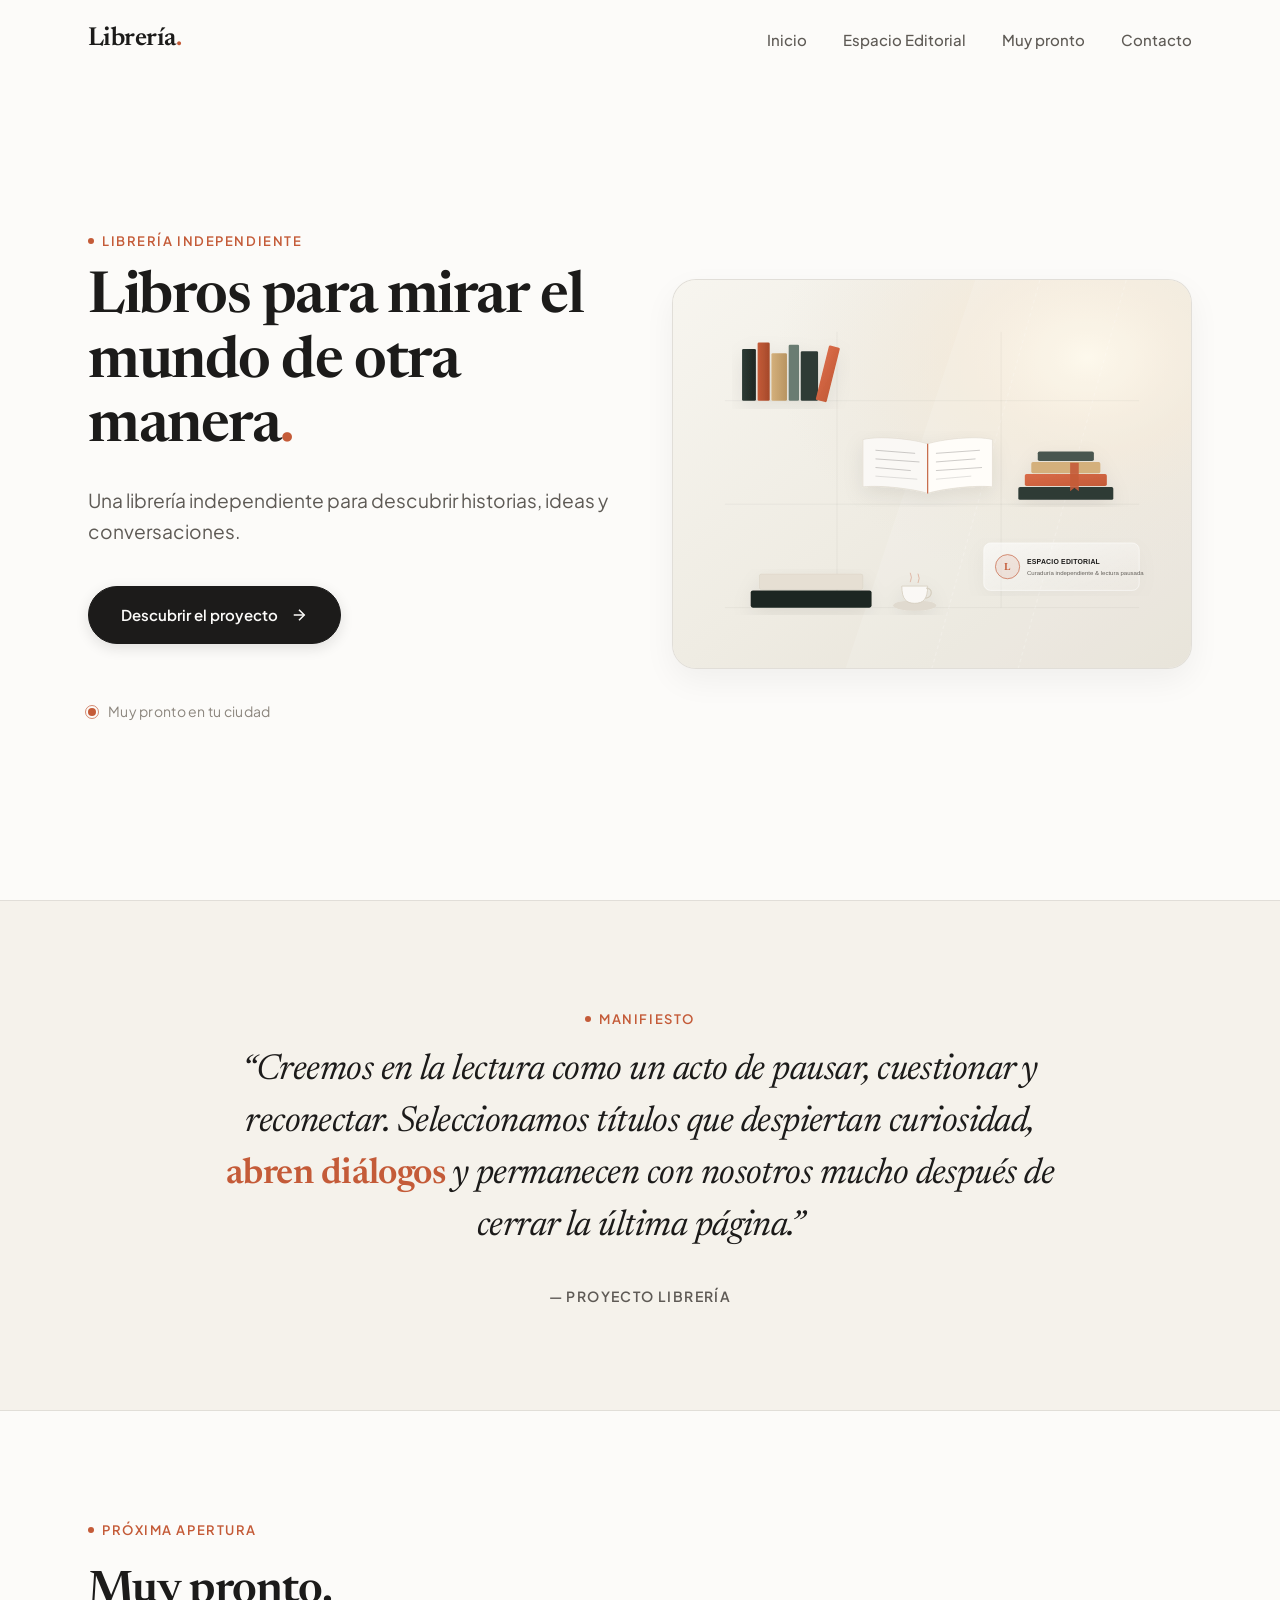
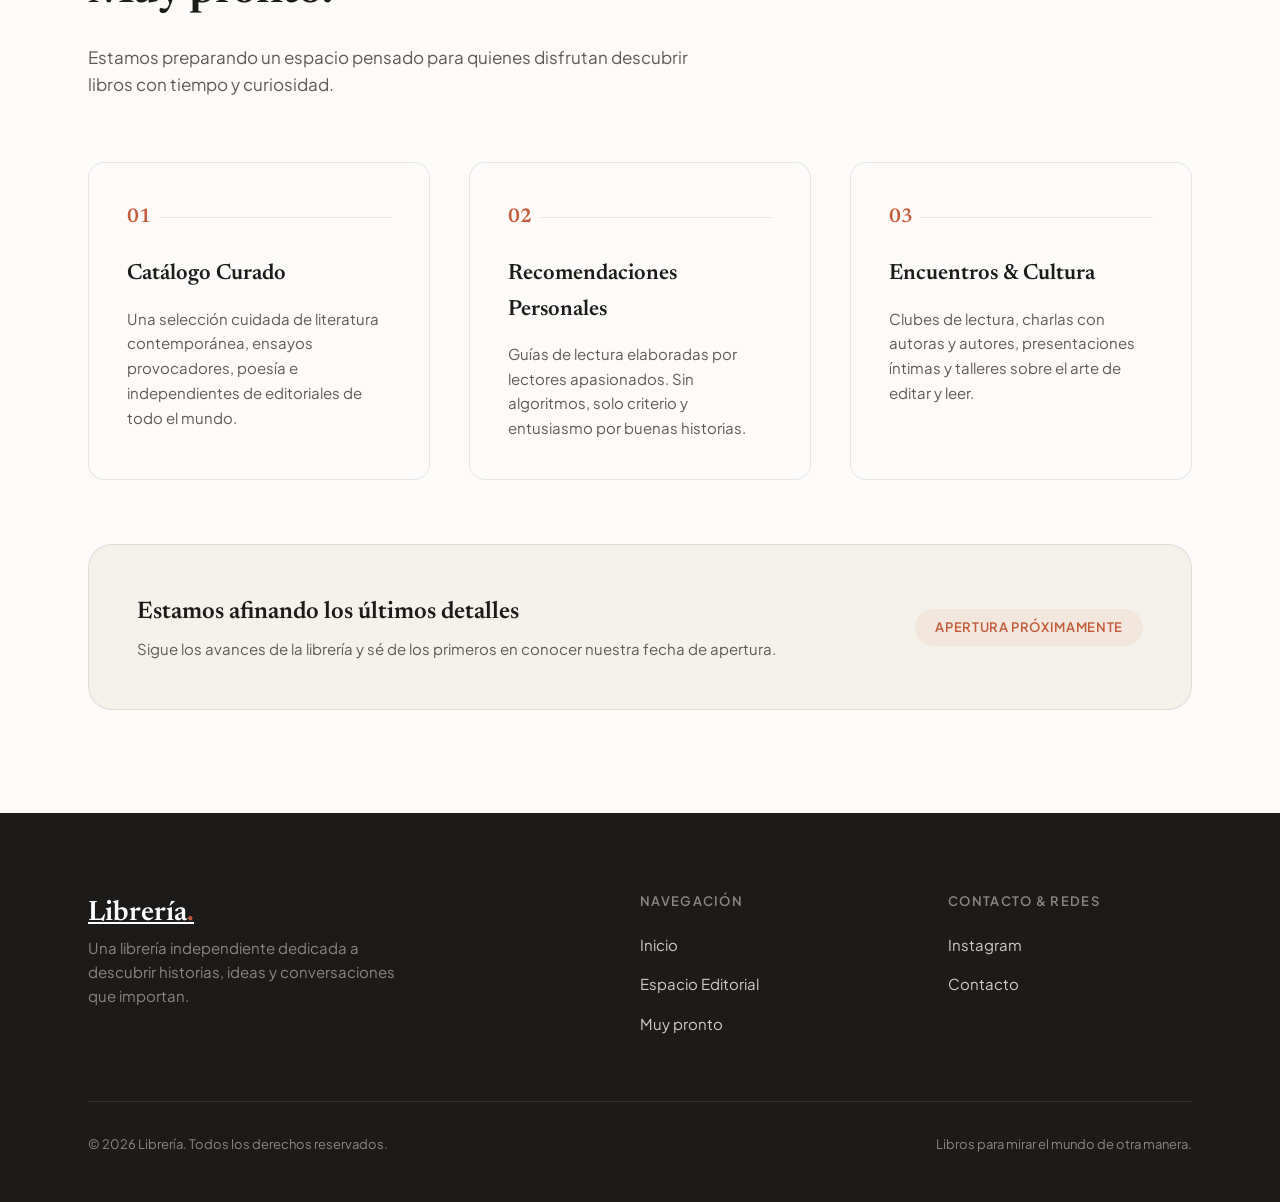
==== index.html @ aaac2d0f "Initial commit: Libreria Web" ====
<!DOCTYPE html>
<html lang="es">

<head>
  <meta charset="UTF-8">
  <meta name="viewport" content="width=device-width, initial-scale=1.0">
  <meta name="description"
    content="Librería — Una librería independiente para descubrir historias, ideas y conversaciones. Libros para mirar el mundo de otra manera.">
  <title>Librería — Libros para mirar el mundo de otra manera</title>

  <!-- Google Fonts: Newsreader (Editorial Serif) & Plus Jakarta Sans (Body Sans) -->
  <link rel="preconnect" href="https://fonts.googleapis.com">
  <link rel="preconnect" href="https://fonts.gstatic.com" crossorigin>
  <link
    href="https://fonts.googleapis.com/css2?family=Newsreader:ital,opsz,wght@0,6..72,400;0,6..72,500;0,6..72,600;1,6..72,400&family=Plus+Jakarta+Sans:wght@400;500;600;700&display=swap"
    rel="stylesheet">

  <!-- Estilos Principales -->
  <link rel="stylesheet" href="styles.css">
</head>

<body>

  <!-- =========================================================================
       1. ENCABEZADO Y NAVEGACIÓN PRINCIPAL
       ========================================================================= -->
  <header class="site-header" id="site-header">
    <div class="container header-container">
      <a href="#inicio" class="brand-logo" aria-label="Inicio de Librería">
        Librería<span class="dot">.</span>
      </a>

      <nav class="main-nav" aria-label="Navegación principal">
        <ul class="nav-links" id="nav-links">
          <li><a href="#inicio" class="nav-link">Inicio</a></li>
          <li><a href="espacio-editorial.html" class="nav-link">Espacio Editorial</a></li>
          <li><a href="#proximamente" class="nav-link">Muy pronto</a></li>
          <li><a href="#contacto" class="nav-link">Contacto</a></li>
        </ul>

        <button class="mobile-toggle" id="mobile-toggle" aria-expanded="false" aria-controls="nav-links"
          aria-label="Abrir menú de navegación">
          <svg viewBox="0 0 24 24" fill="none" stroke="currentColor">
            <line x1="4" y1="7" x2="20" y2="7" />
            <line x1="4" y1="12" x2="20" y2="12" />
            <line x1="4" y1="17" x2="20" y2="17" />
          </svg>
        </button>
      </nav>
    </div>
  </header>

  <!-- =========================================================================
       2. SECCIÓN HERO (PORTADA DE PANTALLA COMPLETA)
       ========================================================================= -->
  <main>
    <section class="hero-section" id="inicio">
      <div class="container">
        <div class="hero-grid">

          <!-- Columna de Texto -->
          <div class="hero-content reveal">
            <span class="eyebrow">Librería Independiente</span>
            <h1 class="hero-title">Libros para mirar el mundo de otra manera<span
                style="color: var(--color-accent);">.</span></h1>
            <p class="hero-subtitle">
              Una librería independiente para descubrir historias, ideas y conversaciones.
            </p>

            <div class="hero-actions">
              <a href="#espacio editorial" class="btn btn-primary" id="btn-discover">
                Descubrir el proyecto
                <svg viewBox="0 0 24 24" fill="none" stroke="currentColor" stroke-width="2">
                  <line x1="5" y1="12" x2="19" y2="12" />
                  <polyline points="12 5 19 12 12 19" />
                </svg>
              </a>
            </div>

            <div class="hero-footer-note">
              <span class="pulse-dot"></span>
              <span>Muy pronto en tu ciudad</span>
            </div>
          </div>

          <!-- Columna Visual (Imagen Destacada Protagonista) -->
          <div class="hero-visual reveal reveal-delay-1">
            <div class="hero-image-wrapper">
              <!-- Carga de la imagen principal con fallback automático si se agrega imagen real -->
              <img src="assets/hero-libreria.svg" alt="Espacio de lectura acogedor y libros curados en la librería"
                class="hero-img" id="hero-image">
            </div>
          </div>

        </div>
      </div>
    </section>

    <!-- =========================================================================
         3. BREVE MANIFIESTO EDITORIAL
         ========================================================================= -->
    <section class="manifest-section" id="manifiesto">
      <div class="container">
        <div class="manifest-content reveal">
          <span class="eyebrow" style="justify-content: center;">Manifiesto</span>
          <blockquote class="manifest-quote">
            “Creemos en la lectura como un acto de pausar, cuestionar y reconectar. Seleccionamos títulos que despiertan
            curiosidad, <strong>abren diálogos</strong> y permanecen con nosotros mucho después de cerrar la última
            página.”
          </blockquote>
          <p class="manifest-author">— Proyecto Librería</p>
        </div>
      </div>
    </section>

    <!-- =========================================================================
         4. SECCIÓN "MUY PRONTO" (PILARES Y ACTIVIDADES)
         ========================================================================= -->
    <section class="coming-soon-section" id="proximamente">
      <div class="container">

        <div class="section-header reveal">
          <span class="eyebrow">Próxima Apertura</span>
          <h2 class="section-title">Muy pronto.</h2>
          <p class="section-subtitle">
            Estamos preparando un espacio pensado para quienes disfrutan descubrir libros con tiempo y curiosidad.
          </p>
        </div>

        <div class="pillars-grid">
          <!-- Pilar 1 -->
          <article class="pillar-card reveal reveal-delay-1">
            <div class="pillar-number">01</div>
            <h3 class="pillar-title">Catálogo Curado</h3>
            <p class="pillar-text">
              Una selección cuidada de literatura contemporánea, ensayos provocadores, poesía e independientes de
              editoriales de todo el mundo.
            </p>
          </article>

          <!-- Pilar 2 -->
          <article class="pillar-card reveal reveal-delay-2">
            <div class="pillar-number">02</div>
            <h3 class="pillar-title">Recomendaciones Personales</h3>
            <p class="pillar-text">
              Guías de lectura elaboradas por lectores apasionados. Sin algoritmos, solo criterio y entusiasmo por
              buenas historias.
            </p>
          </article>

          <!-- Pilar 3 -->
          <article class="pillar-card reveal reveal-delay-3">
            <div class="pillar-number">03</div>
            <h3 class="pillar-title">Encuentros &amp; Cultura</h3>
            <p class="pillar-text">
              Clubes de lectura, charlas con autoras y autores, presentaciones íntimas y talleres sobre el arte de
              editar y leer.
            </p>
          </article>
        </div>

        <!-- Tarjeta Teaser Informática -->
        <div class="teaser-banner reveal">
          <div class="teaser-info">
            <h3>Estamos afinando los últimos detalles</h3>
            <p>Sigue los avances de la librería y sé de los primeros en conocer nuestra fecha de apertura.</p>
          </div>
          <span class="badge-tag">Apertura Próximamente</span>
        </div>

      </div>
    </section>
  </main>

  <!-- =========================================================================
       5. PIE DE PÁGINA (FOOTER Y ENLACES)
       ========================================================================= -->
  <footer class="site-footer" id="contacto">
    <div class="container">
      <div class="footer-grid">

        <div class="footer-brand">
          <a href="#inicio" class="footer-logo" aria-label="Ir al inicio de Librería">
            Librería<span class="dot">.</span>
          </a>
          <p>
            Una librería independiente dedicada a descubrir historias, ideas y conversaciones que importan.
          </p>
        </div>

        <div class="footer-col">
          <h4>Navegación</h4>
          <ul class="footer-links">
            <li><a href="#inicio" class="footer-link">Inicio</a></li>
            <li><a href="espacio-editorial.html" class="footer-link">Espacio Editorial</a></li>
            <li><a href="#proximamente" class="footer-link">Muy pronto</a></li>
          </ul>
        </div>

        <div class="footer-col">
          <h4>Contacto &amp; Redes</h4>
          <ul class="footer-links">
            <li>
              <a href="https://instagram.com" target="_blank" rel="noopener noreferrer" class="footer-link">
                Instagram
              </a>
            </li>
            <li>
              <a href="mailto:hola@libreria.com" class="footer-link">
                Contacto
              </a>
            </li>
          </ul>
        </div>

      </div>

      <div class="footer-bottom">
        <p>&copy; 2026 Librería. Todos los derechos reservados.</p>
        <p>Libros para mirar el mundo de otra manera.</p>
      </div>
    </div>
  </footer>

  <!-- Script de Interacción -->
  <script src="script.js"></script>
</body>

</html>
---- styles.css ----
/* ==========================================================================
   LIBRERÍA — SISTEMA DE DISEÑO EDITORIAL & ESTILOS PRINCIPALES
   ========================================================================== */

/* --------------------------------------------------------------------------
   1. VARIABLES CSS & CONFIGURACIÓN BASE
   -------------------------------------------------------------------------- */
:root {
  /* Paleta de Colores Sobria & Editorial */
  --bg-primary: #fcfbf9;      /* Fondo marfil cálido */
  --bg-surface: #f5f2eb;      /* Superficie secundaria / tarjetas suave */
  --bg-surface-hover: #ede8dc;/* Estado hover superficies */
  --bg-header: rgba(252, 251, 249, 0.88); /* Fondo del encabezado con transparencia */

  --text-main: #1c1b1a;       /* Texto casi negro para alta legibilidad */
  --text-muted: #5e5a55;      /* Texto secundario cálido y legible */
  --text-light: #8c867e;      /* Meta textos / etiquetas discretas */

  --color-accent: #c45b38;    /* Acento terracota sutil (Sienna) */
  --color-accent-hover: #a84728;
  --color-accent-subtle: rgba(196, 91, 56, 0.08);

  --border-color: rgba(28, 27, 26, 0.09);
  --border-strong: rgba(28, 27, 26, 0.18);
  --border-accent: rgba(196, 91, 56, 0.3);

  /* Tipografía Editorial (Newsreader Serif & Plus Jakarta Sans) */
  --font-serif: 'Newsreader', 'Playfair Display', Georgia, 'Times New Roman', serif;
  --font-sans: 'Plus Jakarta Sans', system-ui, -apple-system, BlinkMacSystemFont, 'Segoe UI', Roboto, sans-serif;

  /* Elevación y Sombras Sutiles */
  --shadow-subtle: 0 4px 20px rgba(28, 27, 26, 0.03);
  --shadow-card: 0 12px 32px rgba(28, 27, 26, 0.05);

  /* Dimensiones & Espaciado */
  --header-height: 80px;
  --container-max-width: 1200px;
  --radius-sm: 8px;
  --radius-md: 16px;
  --radius-lg: 24px;

  /* Transiciones */
  --ease-out-expo: cubic-bezier(0.16, 1, 0.3, 1);
  --transition-fast: 0.2s ease;
  --transition-normal: 0.4s var(--ease-out-expo);
  --transition-slow: 0.8s var(--ease-out-expo);
}

/* --------------------------------------------------------------------------
   2. RESET & ESTILOS GLOBALES
   -------------------------------------------------------------------------- */
*, *::before, *::after {
  box-sizing: border-box;
  margin: 0;
  padding: 0;
}

html {
  font-size: 16px;
  scroll-behavior: smooth;
  -webkit-text-size-adjust: 100%;
}

body {
  background-color: var(--bg-primary);
  color: var(--text-main);
  font-family: var(--font-sans);
  line-height: 1.6;
  font-weight: 400;
  overflow-x: hidden;
  -webkit-font-smoothing: antialiased;
  -moz-osx-font-smoothing: grayscale;
}

::selection {
  background-color: var(--color-accent-subtle);
  color: var(--color-accent);
}

:focus-visible {
  outline: 2px solid var(--color-accent);
  outline-offset: 4px;
  border-radius: 4px;
}

@media (prefers-reduced-motion: reduce) {
  html {
    scroll-behavior: auto;
  }
  *, *::before, *::after {
    animation-duration: 0.01ms !important;
    animation-iteration-count: 1 !important;
    transition-duration: 0.01ms !important;
    scroll-behavior: auto !important;
  }
  .reveal {
    opacity: 1 !important;
    transform: none !important;
  }
}

/* --------------------------------------------------------------------------
   3. CONTENEDORES Y REGLAS DE MAQUETACIÓN
   -------------------------------------------------------------------------- */
.container {
  width: 100%;
  max-width: var(--container-max-width);
  margin-left: auto;
  margin-right: auto;
  padding-left: clamp(1.25rem, 4vw, 3rem);
  padding-right: clamp(1.25rem, 4vw, 3rem);
}

.eyebrow {
  display: inline-flex;
  align-items: center;
  gap: 0.5rem;
  font-family: var(--font-sans);
  font-size: 0.8125rem;
  font-weight: 600;
  text-transform: uppercase;
  letter-spacing: 0.12em;
  color: var(--color-accent);
  margin-bottom: 1rem;
}

.eyebrow::before {
  content: "";
  display: inline-block;
  width: 6px;
  height: 6px;
  border-radius: 50%;
  background-color: var(--color-accent);
}

/* --------------------------------------------------------------------------
   4. ENCABEZADO (HEADER)
   -------------------------------------------------------------------------- */
.site-header {
  position: fixed;
  top: 0;
  left: 0;
  width: 100%;
  height: var(--header-height);
  z-index: 1000;
  background-color: var(--bg-header);
  backdrop-filter: blur(16px);
  -webkit-backdrop-filter: blur(16px);
  border-bottom: 1px solid transparent;
  transition: border-color var(--transition-normal), background-color var(--transition-normal), box-shadow var(--transition-normal);
}

.site-header.scrolled {
  border-bottom-color: var(--border-color);
  box-shadow: var(--shadow-subtle);
}

.header-container {
  display: flex;
  align-items: center;
  justify-content: space-between;
  height: 100%;
}

.brand-logo {
  font-family: var(--font-serif);
  font-size: 1.625rem;
  font-weight: 600;
  color: var(--text-main);
  text-decoration: none;
  letter-spacing: -0.02em;
  transition: color var(--transition-fast);
}

.brand-logo:hover {
  color: var(--color-accent);
}

.brand-logo .dot {
  color: var(--color-accent);
}

.main-nav {
  display: flex;
  align-items: center;
  gap: 2.5rem;
}

.nav-links {
  display: flex;
  align-items: center;
  gap: 2.25rem;
  list-style: none;
}

.nav-link {
  font-size: 0.9375rem;
  font-weight: 500;
  color: var(--text-muted);
  text-decoration: none;
  position: relative;
  padding: 0.25rem 0;
  transition: color var(--transition-fast);
}

.nav-link::after {
  content: "";
  position: absolute;
  bottom: 0;
  left: 0;
  width: 0;
  height: 1.5px;
  background-color: var(--color-accent);
  transition: width var(--transition-normal);
}

.nav-link:hover, .nav-link.active {
  color: var(--text-main);
}

.nav-link:hover::after, .nav-link.active::after {
  width: 100%;
}

.mobile-toggle {
  display: none;
  background: none;
  border: none;
  cursor: pointer;
  padding: 0.5rem;
  color: var(--text-main);
}

.mobile-toggle svg {
  width: 24px;
  height: 24px;
  stroke: currentColor;
  stroke-width: 2;
  stroke-linecap: round;
}

/* --------------------------------------------------------------------------
   5. SECCIÓN HERO (PORTADA PRINCIPAL INDEX)
   -------------------------------------------------------------------------- */
.hero-section {
  min-height: 100vh;
  padding-top: calc(var(--header-height) + 2rem);
  padding-bottom: 4rem;
  display: flex;
  flex-direction: column;
  justify-content: center;
  position: relative;
}

.hero-grid {
  display: grid;
  grid-template-columns: 1fr 1fr;
  align-items: center;
  gap: clamp(2.5rem, 5vw, 5rem);
}

.hero-content {
  max-width: 580px;
}

.hero-title {
  font-family: var(--font-serif);
  font-size: clamp(2.5rem, 4.5vw, 4rem);
  font-weight: 600;
  line-height: 1.12;
  letter-spacing: -0.025em;
  color: var(--text-main);
  margin-bottom: 1.5rem;
}

.hero-subtitle {
  font-size: clamp(1.0625rem, 1.5vw, 1.25rem);
  color: var(--text-muted);
  line-height: 1.6;
  font-weight: 400;
  margin-bottom: 2.5rem;
}

.hero-actions {
  display: flex;
  align-items: center;
  gap: 1.5rem;
  flex-wrap: wrap;
}

.btn {
  display: inline-flex;
  align-items: center;
  justify-content: center;
  gap: 0.75rem;
  padding: 1rem 2rem;
  font-family: var(--font-sans);
  font-size: 0.9375rem;
  font-weight: 600;
  border-radius: 999px;
  text-decoration: none;
  cursor: pointer;
  transition: transform var(--transition-normal), background-color var(--transition-normal), box-shadow var(--transition-normal), color var(--transition-normal);
}

.btn-sm {
  padding: 0.625rem 1.25rem;
  font-size: 0.875rem;
}

.btn-primary {
  background-color: var(--text-main);
  color: var(--bg-primary);
  border: 1px solid var(--text-main);
  box-shadow: 0 4px 14px rgba(28, 27, 26, 0.12);
}

.btn-primary:hover {
  background-color: var(--color-accent);
  border-color: var(--color-accent);
  color: #ffffff;
  transform: translateY(-2px);
  box-shadow: 0 8px 24px rgba(196, 91, 56, 0.25);
}

.btn-primary svg {
  width: 18px;
  height: 18px;
  transition: transform var(--transition-normal);
}

.btn-primary:hover svg {
  transform: translateX(4px);
}

.hero-visual {
  position: relative;
  width: 100%;
  display: flex;
  justify-content: center;
}

.hero-image-wrapper {
  position: relative;
  width: 100%;
  aspect-ratio: 4 / 3;
  border-radius: var(--radius-lg);
  overflow: hidden;
  box-shadow: var(--shadow-card);
  border: 1px solid var(--border-color);
  background-color: var(--bg-surface);
  transition: transform var(--transition-slow), box-shadow var(--transition-slow);
}

.hero-image-wrapper:hover {
  transform: scale(1.015);
  box-shadow: 0 20px 40px rgba(28, 27, 26, 0.08);
}

.hero-img {
  width: 100%;
  height: 100%;
  object-fit: cover;
  display: block;
  transition: transform 1.2s var(--ease-out-expo);
}

.hero-image-wrapper:hover .hero-img {
  transform: scale(1.03);
}

.hero-footer-note {
  margin-top: 3.5rem;
  display: flex;
  align-items: center;
  gap: 0.75rem;
  font-size: 0.875rem;
  color: var(--text-light);
  letter-spacing: 0.02em;
}

.hero-footer-note .pulse-dot {
  width: 8px;
  height: 8px;
  border-radius: 50%;
  background-color: var(--color-accent);
  display: inline-block;
  position: relative;
}

.hero-footer-note .pulse-dot::after {
  content: "";
  position: absolute;
  top: -3px;
  left: -3px;
  right: -3px;
  bottom: -3px;
  border-radius: 50%;
  border: 1px solid var(--color-accent);
  opacity: 0.7;
  animation: pulse-ring 2.5s infinite;
}

@keyframes pulse-ring {
  0% { transform: scale(0.8); opacity: 0.8; }
  100% { transform: scale(2.2); opacity: 0; }
}

/* --------------------------------------------------------------------------
   6. SECCIÓN MANIFIESTO EDITORIAL
   -------------------------------------------------------------------------- */
.manifest-section {
  padding: clamp(5rem, 8vw, 9rem) 0;
  background-color: var(--bg-surface);
  border-top: 1px solid var(--border-color);
  border-bottom: 1px solid var(--border-color);
  position: relative;
}

.manifest-content {
  max-width: 880px;
  margin: 0 auto;
  text-align: center;
}

.manifest-quote {
  font-family: var(--font-serif);
  font-size: clamp(1.5rem, 2.8vw, 2.375rem);
  font-weight: 400;
  line-height: 1.45;
  color: var(--text-main);
  letter-spacing: -0.015em;
  position: relative;
  font-style: italic;
}

.manifest-quote strong {
  font-weight: 600;
  font-style: normal;
  color: var(--color-accent);
}

.manifest-author {
  margin-top: 2rem;
  font-family: var(--font-sans);
  font-size: 0.875rem;
  font-weight: 600;
  letter-spacing: 0.1em;
  text-transform: uppercase;
  color: var(--text-muted);
}

/* --------------------------------------------------------------------------
   7. SECCIÓN "MUY PRONTO" (PROXIMAMENTE)
   -------------------------------------------------------------------------- */
.coming-soon-section {
  padding: clamp(5rem, 8vw, 8rem) 0;
}

.section-header {
  max-width: 600px;
  margin-bottom: clamp(3rem, 5vw, 4.5rem);
}

.section-title {
  font-family: var(--font-serif);
  font-size: clamp(2rem, 3.5vw, 3rem);
  font-weight: 600;
  letter-spacing: -0.02em;
  color: var(--text-main);
  margin-bottom: 1rem;
}

.section-subtitle {
  font-size: 1.0625rem;
  color: var(--text-muted);
  line-height: 1.6;
}

.pillars-grid {
  display: grid;
  grid-template-columns: repeat(3, 1fr);
  gap: clamp(1.5rem, 3vw, 2.5rem);
}

.pillar-card {
  background-color: var(--bg-primary);
  border: 1px solid var(--border-color);
  padding: clamp(2rem, 3vw, 2.5rem);
  border-radius: var(--radius-md);
  transition: transform var(--transition-normal), border-color var(--transition-normal), box-shadow var(--transition-normal);
  display: flex;
  flex-direction: column;
}

.pillar-card:hover {
  transform: translateY(-4px);
  border-color: var(--border-accent);
  box-shadow: var(--shadow-card);
}

.pillar-number {
  font-family: var(--font-serif);
  font-size: 1.25rem;
  font-weight: 600;
  color: var(--color-accent);
  margin-bottom: 1.5rem;
  display: flex;
  align-items: center;
  gap: 0.5rem;
}

.pillar-number::after {
  content: "";
  flex: 1;
  height: 1px;
  background-color: var(--border-color);
}

.pillar-title {
  font-family: var(--font-serif);
  font-size: 1.375rem;
  font-weight: 600;
  color: var(--text-main);
  margin-bottom: 0.875rem;
}

.pillar-text {
  font-size: 0.9375rem;
  color: var(--text-muted);
  line-height: 1.65;
}

.teaser-banner {
  margin-top: 4rem;
  background-color: var(--bg-surface);
  border: 1px solid var(--border-color);
  border-radius: var(--radius-lg);
  padding: clamp(2rem, 4vw, 3rem);
  display: flex;
  align-items: center;
  justify-content: space-between;
  gap: 2rem;
  flex-wrap: wrap;
}

.teaser-info h3 {
  font-family: var(--font-serif);
  font-size: 1.5rem;
  font-weight: 600;
  margin-bottom: 0.375rem;
}

.teaser-info p {
  color: var(--text-muted);
  font-size: 0.9375rem;
}

.badge-tag {
  background-color: var(--color-accent-subtle);
  color: var(--color-accent);
  padding: 0.5rem 1.25rem;
  border-radius: 999px;
  font-size: 0.8125rem;
  font-weight: 600;
  letter-spacing: 0.05em;
  text-transform: uppercase;
  white-space: nowrap;
}

/* --------------------------------------------------------------------------
   8. NUEVOS ESTILOS: ESPACIO EDITORIAL & FORO CONTEMPORÁNEO
   -------------------------------------------------------------------------- */
.editorial-hero {
  padding-top: calc(var(--header-height) + 3rem);
  padding-bottom: 3rem;
  border-bottom: 1px solid var(--border-color);
  background-color: var(--bg-primary);
}

.editorial-hero-content {
  max-width: 800px;
}

.editorial-title {
  font-family: var(--font-serif);
  font-size: clamp(2.5rem, 4vw, 3.5rem);
  font-weight: 600;
  letter-spacing: -0.025em;
  color: var(--text-main);
  margin-bottom: 1rem;
}

.editorial-subtitle {
  font-size: clamp(1.0625rem, 1.4vw, 1.25rem);
  color: var(--text-muted);
  line-height: 1.6;
  margin-bottom: 2.5rem;
}

/* BARRA DE FILTRADO CONTEMPORÁNEA */
.editorial-filter-bar {
  display: flex;
  flex-direction: column;
  gap: 1.5rem;
  background-color: var(--bg-surface);
  padding: 1.25rem 1.5rem;
  border-radius: var(--radius-md);
  border: 1px solid var(--border-color);
}

.search-box {
  display: flex;
  align-items: center;
  gap: 0.75rem;
  background-color: #ffffff;
  border: 1px solid var(--border-color);
  padding: 0.75rem 1.25rem;
  border-radius: 999px;
  transition: border-color var(--transition-fast), box-shadow var(--transition-fast);
}

.search-box:focus-within {
  border-color: var(--color-accent);
  box-shadow: 0 0 0 3px var(--color-accent-subtle);
}

.search-icon {
  width: 18px;
  height: 18px;
  stroke: var(--text-light);
  flex-shrink: 0;
}

.search-box input {
  border: none;
  background: transparent;
  width: 100%;
  font-family: var(--font-sans);
  font-size: 0.9375rem;
  color: var(--text-main);
  outline: none;
}

.filter-pills {
  display: flex;
  align-items: center;
  gap: 0.75rem;
  flex-wrap: wrap;
}

.pill {
  background: transparent;
  border: 1px solid var(--border-color);
  color: var(--text-muted);
  padding: 0.5rem 1.125rem;
  border-radius: 999px;
  font-size: 0.875rem;
  font-weight: 500;
  cursor: pointer;
  transition: all var(--transition-fast);
}

.pill:hover, .pill.active {
  background-color: var(--text-main);
  border-color: var(--text-main);
  color: #ffffff;
}

.pill.active {
  background-color: var(--color-accent);
  border-color: var(--color-accent);
}

/* SECCIÓN Y MATRIZ DE RESEÑAS POR TÍTULO */
.editorial-grid-section {
  padding: 4rem 0 7rem 0;
}

.editorial-block {
  margin-bottom: 4rem;
}

.block-header {
  display: flex;
  align-items: baseline;
  justify-content: space-between;
  border-bottom: 1px solid var(--border-color);
  padding-bottom: 1rem;
  margin-bottom: 2rem;
}

.block-title {
  font-family: var(--font-serif);
  font-size: 1.75rem;
  font-weight: 600;
  color: var(--text-main);
}

.block-count {
  font-size: 0.875rem;
  color: var(--text-light);
}

.books-grid {
  display: grid;
  grid-template-columns: repeat(2, 1fr);
  gap: 2rem;
}

.book-card {
  background-color: #ffffff;
  border: 1px solid var(--border-color);
  border-radius: var(--radius-md);
  padding: 2rem;
  display: flex;
  flex-direction: column;
  justify-content: space-between;
  transition: transform var(--transition-normal), border-color var(--transition-normal), box-shadow var(--transition-normal);
}

.book-card:hover {
  transform: translateY(-4px);
  border-color: var(--border-accent);
  box-shadow: var(--shadow-card);
}

.book-card-header {
  display: flex;
  align-items: center;
  justify-content: space-between;
  margin-bottom: 1rem;
  font-size: 0.8125rem;
}

.book-category-tag {
  color: var(--color-accent);
  font-weight: 600;
  text-transform: uppercase;
  letter-spacing: 0.05em;
}

.book-read-time {
  color: var(--text-light);
}

.book-card-title {
  font-family: var(--font-serif);
  font-size: 1.625rem;
  font-weight: 600;
  color: var(--text-main);
  margin-bottom: 0.375rem;
  line-height: 1.25;
}

.book-card-author {
  font-size: 0.9375rem;
  color: var(--text-muted);
  font-weight: 500;
  margin-bottom: 1.25rem;
}

.book-card-excerpt {
  font-size: 0.9375rem;
  color: var(--text-muted);
  line-height: 1.6;
  margin-bottom: 2rem;
  flex: 1;
}

.book-card-footer {
  display: flex;
  align-items: center;
  justify-content: space-between;
  border-top: 1px solid var(--border-color);
  padding-top: 1.25rem;
}

.btn-read-more {
  background: none;
  border: none;
  font-family: var(--font-sans);
  font-size: 0.875rem;
  font-weight: 600;
  color: var(--text-main);
  cursor: pointer;
  display: inline-flex;
  align-items: center;
  gap: 0.5rem;
  padding: 0;
  transition: color var(--transition-fast);
}

.btn-read-more:hover {
  color: var(--color-accent);
}

.btn-read-more svg {
  width: 16px;
  height: 16px;
  transition: transform var(--transition-fast);
}

.btn-read-more:hover svg {
  transform: translateX(4px);
}

.comment-count-badge {
  font-size: 0.8125rem;
  color: var(--text-light);
}

/* REJILLA DUO PARA CRÍTICA Y ESCRITOR INVITADO */
.editorial-duo-grid {
  display: grid;
  grid-template-columns: 1fr 1fr;
  gap: 2rem;
  margin-top: 2rem;
}

.editorial-card-featured, .editorial-card-guest {
  background-color: var(--bg-surface);
  border: 1px solid var(--border-color);
  border-radius: var(--radius-md);
  padding: 2.5rem;
  position: relative;
}

.featured-badge {
  display: inline-block;
  font-size: 0.75rem;
  font-weight: 700;
  text-transform: uppercase;
  letter-spacing: 0.1em;
  padding: 0.375rem 0.875rem;
  border-radius: 999px;
  background-color: var(--text-main);
  color: #ffffff;
  margin-bottom: 1.5rem;
}

.featured-badge.badge-accent {
  background-color: var(--color-accent);
}

.featured-card-title {
  font-family: var(--font-serif);
  font-size: 1.5rem;
  font-weight: 600;
  color: var(--text-main);
  margin-bottom: 0.5rem;
  line-height: 1.3;
}

.featured-card-meta {
  font-size: 0.875rem;
  color: var(--color-accent);
  font-weight: 600;
  margin-bottom: 1.25rem;
}

.featured-card-excerpt {
  font-size: 0.9375rem;
  color: var(--text-muted);
  line-height: 1.65;
  margin-bottom: 2rem;
}

/* LECTOR INTERACTIVO MODAL & FORO */
.reader-modal {
  position: fixed;
  top: 0;
  left: 0;
  width: 100%;
  height: 100%;
  z-index: 2000;
  display: flex;
  justify-content: flex-end;
  opacity: 0;
  pointer-events: none;
  transition: opacity var(--transition-normal);
}

.reader-modal.open {
  opacity: 1;
  pointer-events: auto;
}

.reader-overlay {
  position: absolute;
  top: 0;
  left: 0;
  width: 100%;
  height: 100%;
  background-color: rgba(28, 27, 26, 0.4);
  backdrop-filter: blur(4px);
}

.reader-panel {
  position: relative;
  width: 100%;
  max-width: 680px;
  height: 100%;
  background-color: var(--bg-primary);
  box-shadow: -8px 0 40px rgba(0, 0, 0, 0.15);
  overflow-y: auto;
  padding: clamp(2rem, 5vw, 3.5rem);
  transform: translateX(100%);
  transition: transform var(--transition-slow);
  z-index: 10;
}

.reader-modal.open .reader-panel {
  transform: translateX(0);
}

.reader-close {
  position: absolute;
  top: 2rem;
  right: 2rem;
  background: var(--bg-surface);
  border: 1px solid var(--border-color);
  border-radius: 50%;
  width: 40px;
  height: 40px;
  display: flex;
  align-items: center;
  justify-content: center;
  cursor: pointer;
  color: var(--text-main);
  transition: background-color var(--transition-fast);
}

.reader-close:hover {
  background-color: var(--bg-surface-hover);
}

.reader-close svg {
  width: 20px;
  height: 20px;
}

.reader-header {
  margin-bottom: 2.5rem;
  padding-bottom: 1.5rem;
  border-bottom: 1px solid var(--border-color);
}

.reader-category {
  font-size: 0.8125rem;
  font-weight: 700;
  text-transform: uppercase;
  letter-spacing: 0.1em;
  color: var(--color-accent);
}

.reader-title {
  font-family: var(--font-serif);
  font-size: clamp(2rem, 3vw, 2.625rem);
  font-weight: 600;
  line-height: 1.2;
  margin: 0.5rem 0 1rem 0;
}

.reader-meta {
  font-size: 0.875rem;
  color: var(--text-muted);
}

.reader-meta .dot-sep {
  margin: 0 0.5rem;
}

.reader-body {
  font-size: 1.0625rem;
  line-height: 1.8;
  color: var(--text-main);
  margin-bottom: 3.5rem;
  white-space: pre-line;
}

/* FORO EN EL LECTOR */
.forum-section {
  border-top: 2px solid var(--border-color);
  padding-top: 2.5rem;
}

.forum-title {
  font-family: var(--font-serif);
  font-size: 1.5rem;
  font-weight: 600;
}

.forum-subtitle {
  font-size: 0.875rem;
  color: var(--text-muted);
}

.forum-comments-list {
  margin: 2rem 0;
  display: flex;
  flex-direction: column;
  gap: 1.25rem;
}

.comment-item {
  background-color: var(--bg-surface);
  border: 1px solid var(--border-color);
  border-radius: var(--radius-sm);
  padding: 1.25rem;
}

.comment-header {
  display: flex;
  align-items: center;
  justify-content: space-between;
  margin-bottom: 0.5rem;
  font-size: 0.8125rem;
}

.comment-author {
  font-weight: 600;
  color: var(--text-main);
}

.comment-date {
  color: var(--text-light);
}

.comment-text {
  font-size: 0.9375rem;
  color: var(--text-muted);
  line-height: 1.5;
}

.forum-form {
  background-color: var(--bg-surface);
  border: 1px solid var(--border-color);
  border-radius: var(--radius-md);
  padding: 1.5rem;
}

.forum-form h4 {
  font-size: 1rem;
  margin-bottom: 1rem;
}

.form-group {
  margin-bottom: 1rem;
}

.form-group input, .form-group textarea {
  width: 100%;
  border: 1px solid var(--border-color);
  border-radius: var(--radius-sm);
  padding: 0.75rem 1rem;
  font-family: var(--font-sans);
  font-size: 0.875rem;
  outline: none;
  background-color: #ffffff;
  transition: border-color var(--transition-fast);
}

.form-group input:focus, .form-group textarea:focus {
  border-color: var(--color-accent);
}

.empty-comments, .empty-results {
  font-size: 0.9375rem;
  color: var(--text-muted);
  font-style: italic;
  padding: 1.5rem 0;
}

/* --------------------------------------------------------------------------
   9. PIE DE PÁGINA (FOOTER)
   -------------------------------------------------------------------------- */
.site-footer {
  background-color: var(--text-main);
  color: var(--bg-primary);
  padding: clamp(4rem, 6vw, 6rem) 0 3rem 0;
  border-top: 1px solid var(--border-strong);
}

.footer-grid {
  display: grid;
  grid-template-columns: 2fr 1fr 1fr;
  gap: clamp(2rem, 5vw, 4rem);
  margin-bottom: 4rem;
}

.footer-brand .footer-logo {
  font-family: var(--font-serif);
  font-size: 1.75rem;
  font-weight: 600;
  color: #ffffff;
  margin-bottom: 1rem;
}

.footer-brand .footer-logo .dot {
  color: var(--color-accent);
}

.footer-brand p {
  color: var(--text-light);
  font-size: 0.9375rem;
  max-width: 320px;
  line-height: 1.6;
}

.footer-col h4 {
  font-family: var(--font-sans);
  font-size: 0.8125rem;
  font-weight: 600;
  text-transform: uppercase;
  letter-spacing: 0.1em;
  color: var(--text-light);
  margin-bottom: 1.25rem;
}

.footer-links {
  list-style: none;
  display: flex;
  flex-direction: column;
  gap: 0.875rem;
}

.footer-link {
  color: #d1ccc4;
  text-decoration: none;
  font-size: 0.9375rem;
  transition: color var(--transition-fast);
  display: inline-flex;
  align-items: center;
  gap: 0.5rem;
}

.footer-link:hover {
  color: #ffffff;
}

.footer-bottom {
  border-top: 1px solid rgba(255, 255, 255, 0.1);
  padding-top: 2rem;
  display: flex;
  align-items: center;
  justify-content: space-between;
  gap: 1rem;
  flex-wrap: wrap;
  font-size: 0.8125rem;
  color: var(--text-light);
}

/* --------------------------------------------------------------------------
   10. ANIMACIONES PROGRESIVAS (SCROLL REVEAL)
   -------------------------------------------------------------------------- */
.reveal {
  opacity: 0;
  transform: translateY(24px);
  transition: opacity var(--transition-slow), transform var(--transition-slow);
  will-change: opacity, transform;
}

.reveal.active {
  opacity: 1;
  transform: translateY(0);
}

.reveal-delay-1 { transition-delay: 0.15s; }
.reveal-delay-2 { transition-delay: 0.3s; }
.reveal-delay-3 { transition-delay: 0.45s; }

/* --------------------------------------------------------------------------
   11. ADAPTABILIDAD RESPONSIVA (MEDIA QUERIES)
   -------------------------------------------------------------------------- */
@media (max-width: 992px) {
  .hero-grid {
    grid-template-columns: 1fr;
    gap: 3rem;
  }

  .hero-content {
    max-width: 100%;
    text-align: left;
  }

  .pillars-grid {
    grid-template-columns: 1fr;
    gap: 1.5rem;
  }

  .books-grid {
    grid-template-columns: 1fr;
  }

  .editorial-duo-grid {
    grid-template-columns: 1fr;
  }

  .footer-grid {
    grid-template-columns: 1fr 1fr;
  }
}

@media (max-width: 640px) {
  :root {
    --header-height: 70px;
  }

  .nav-links {
    position: fixed;
    top: var(--header-height);
    left: 0;
    width: 100%;
    background-color: var(--bg-primary);
    border-bottom: 1px solid var(--border-color);
    padding: 1.5rem clamp(1.25rem, 4vw, 3rem);
    flex-direction: column;
    align-items: flex-start;
    gap: 1.25rem;
    box-shadow: var(--shadow-card);
    display: none;
  }

  .nav-links.open {
    display: flex;
  }

  .mobile-toggle {
    display: block;
  }

  .teaser-banner {
    flex-direction: column;
    align-items: flex-start;
  }

  .editorial-filter-bar {
    padding: 1rem;
  }

  .reader-panel {
    padding: 1.5rem;
  }

  .footer-grid {
    grid-template-columns: 1fr;
    gap: 2.5rem;
  }

  .footer-bottom {
    flex-direction: column;
    align-items: flex-start;
  }
}
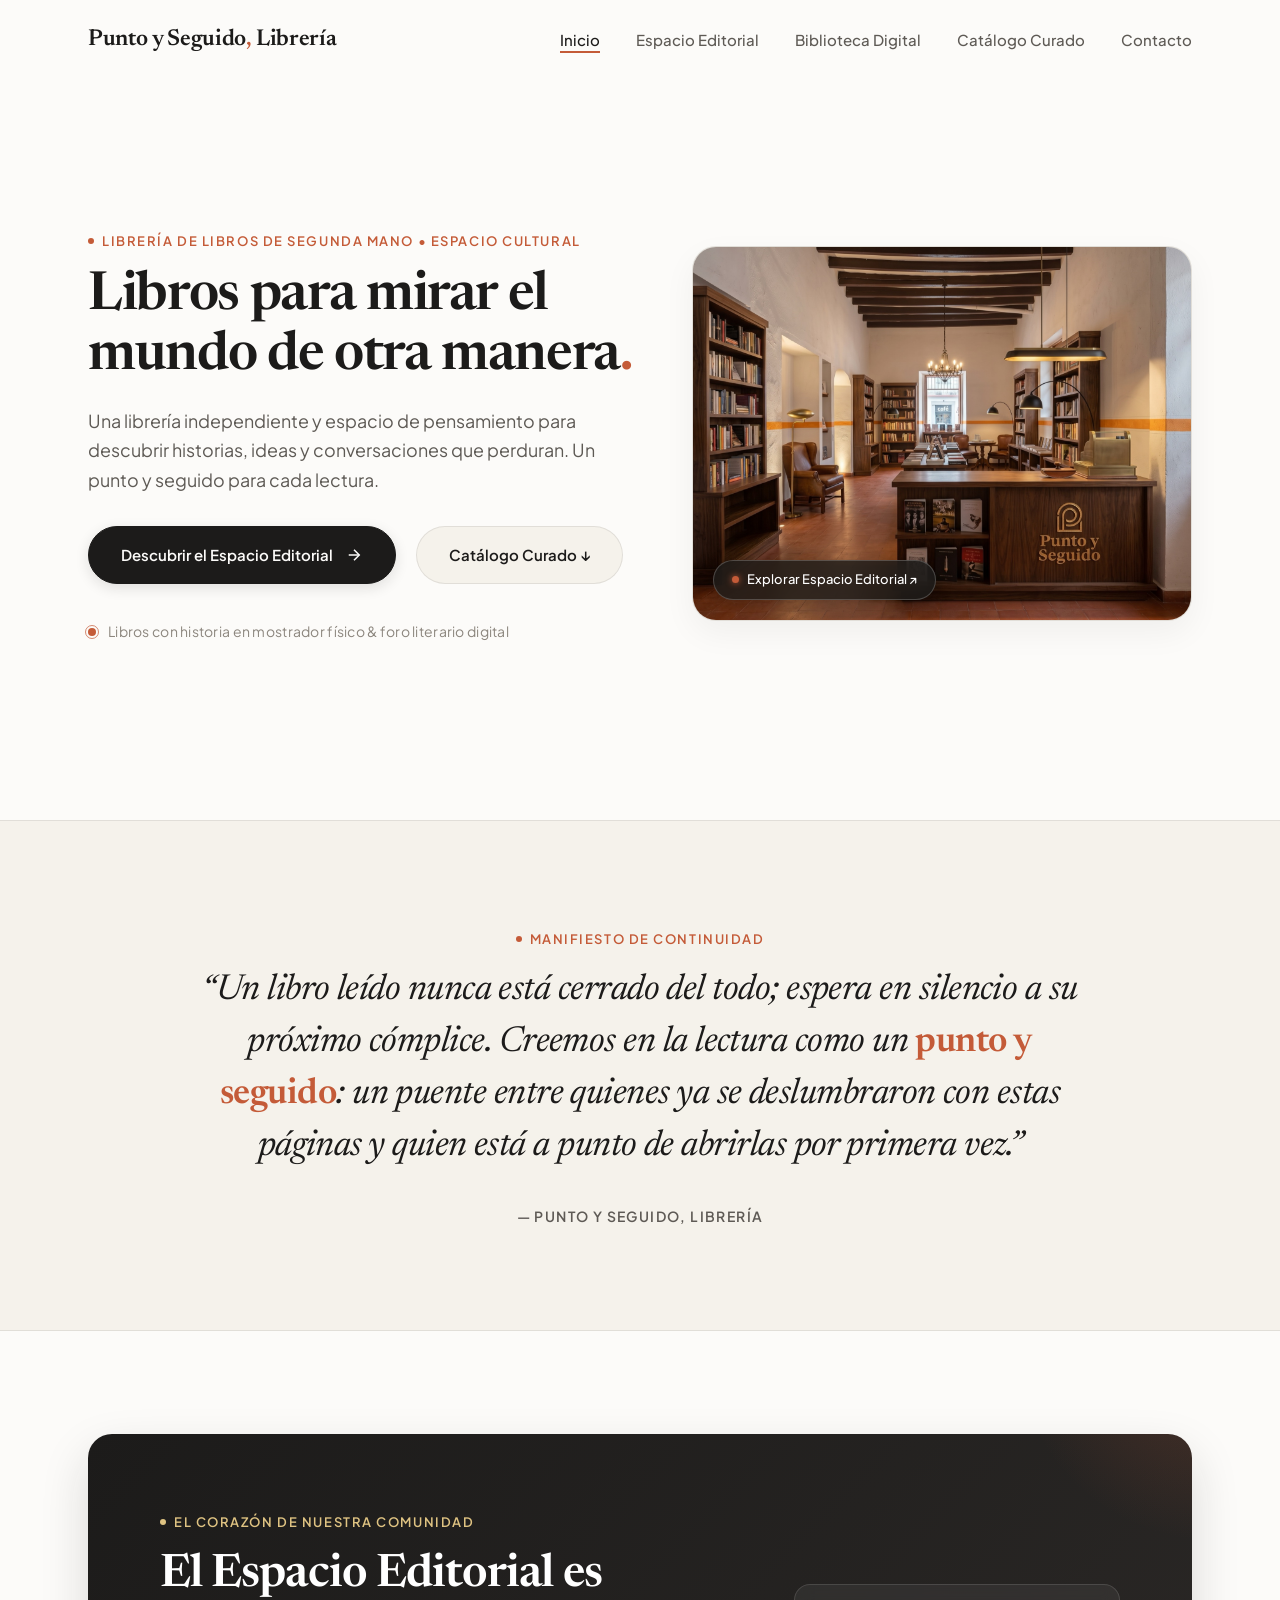
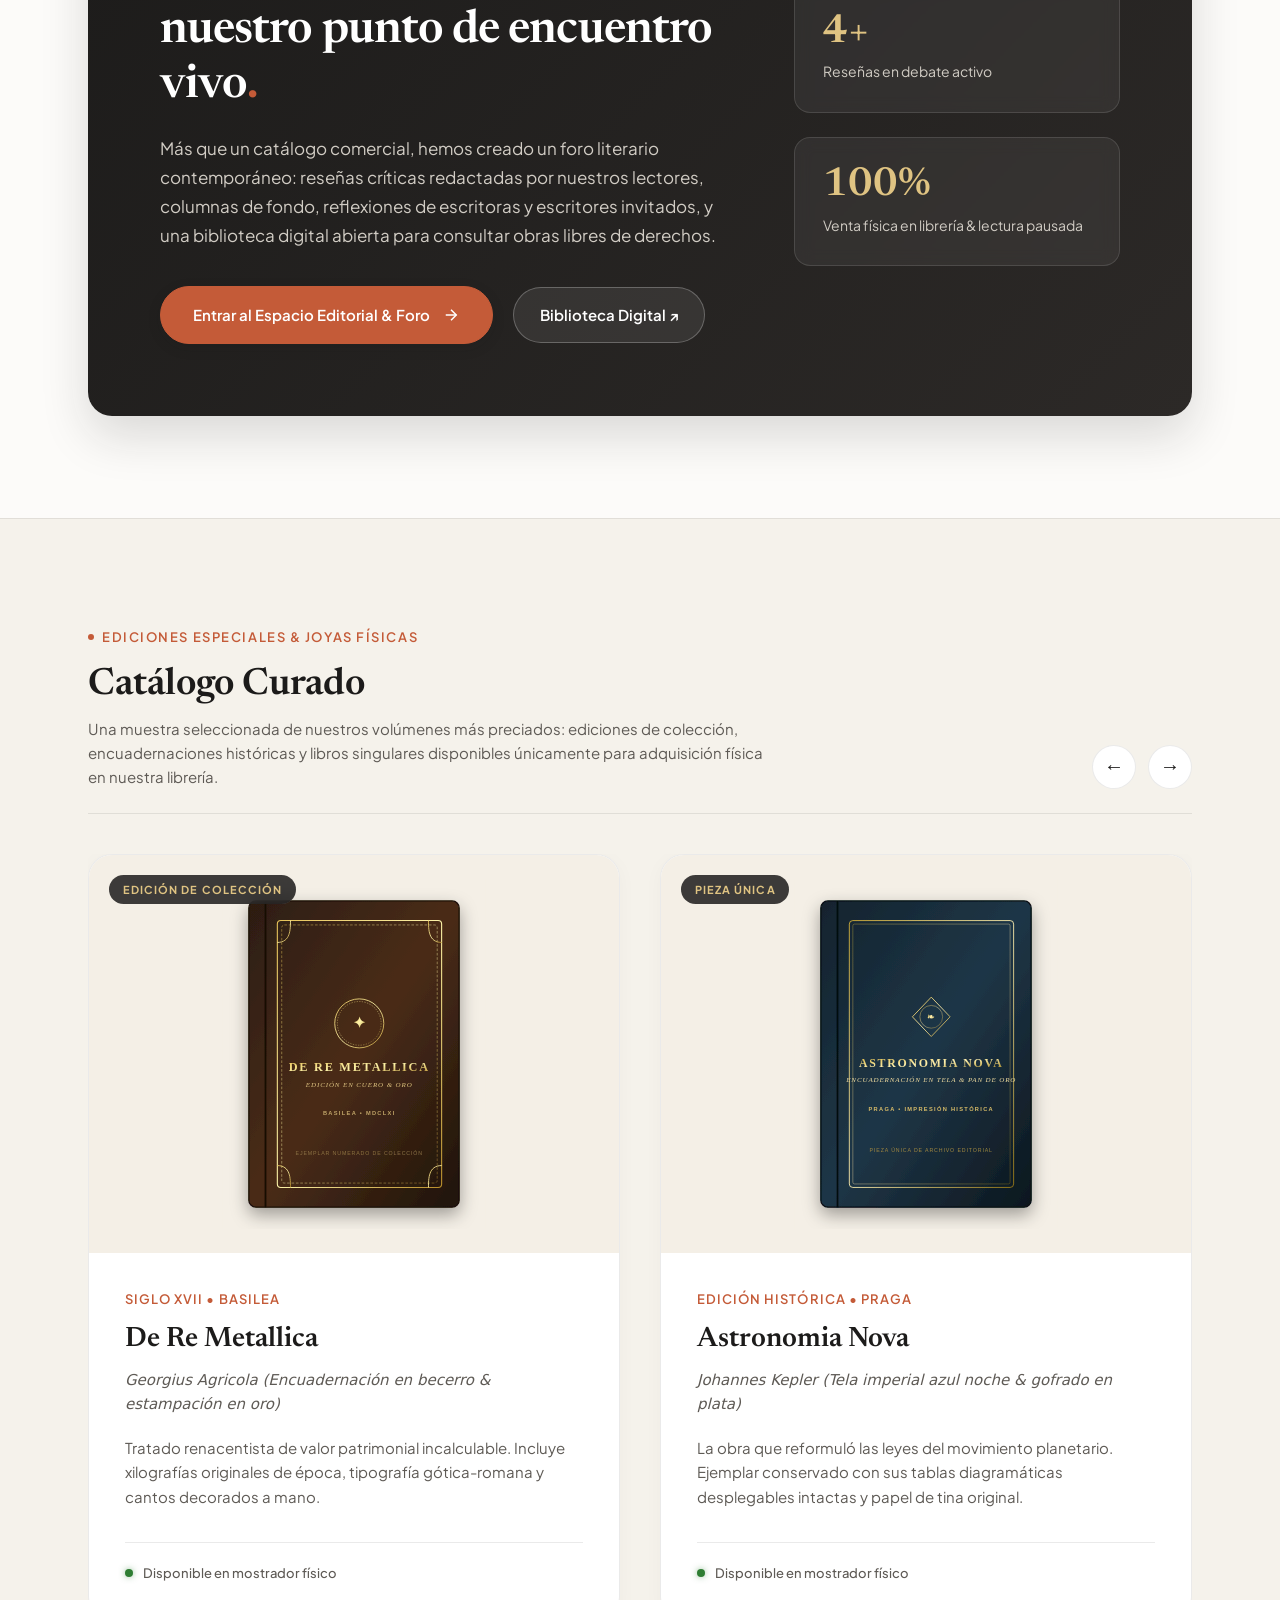
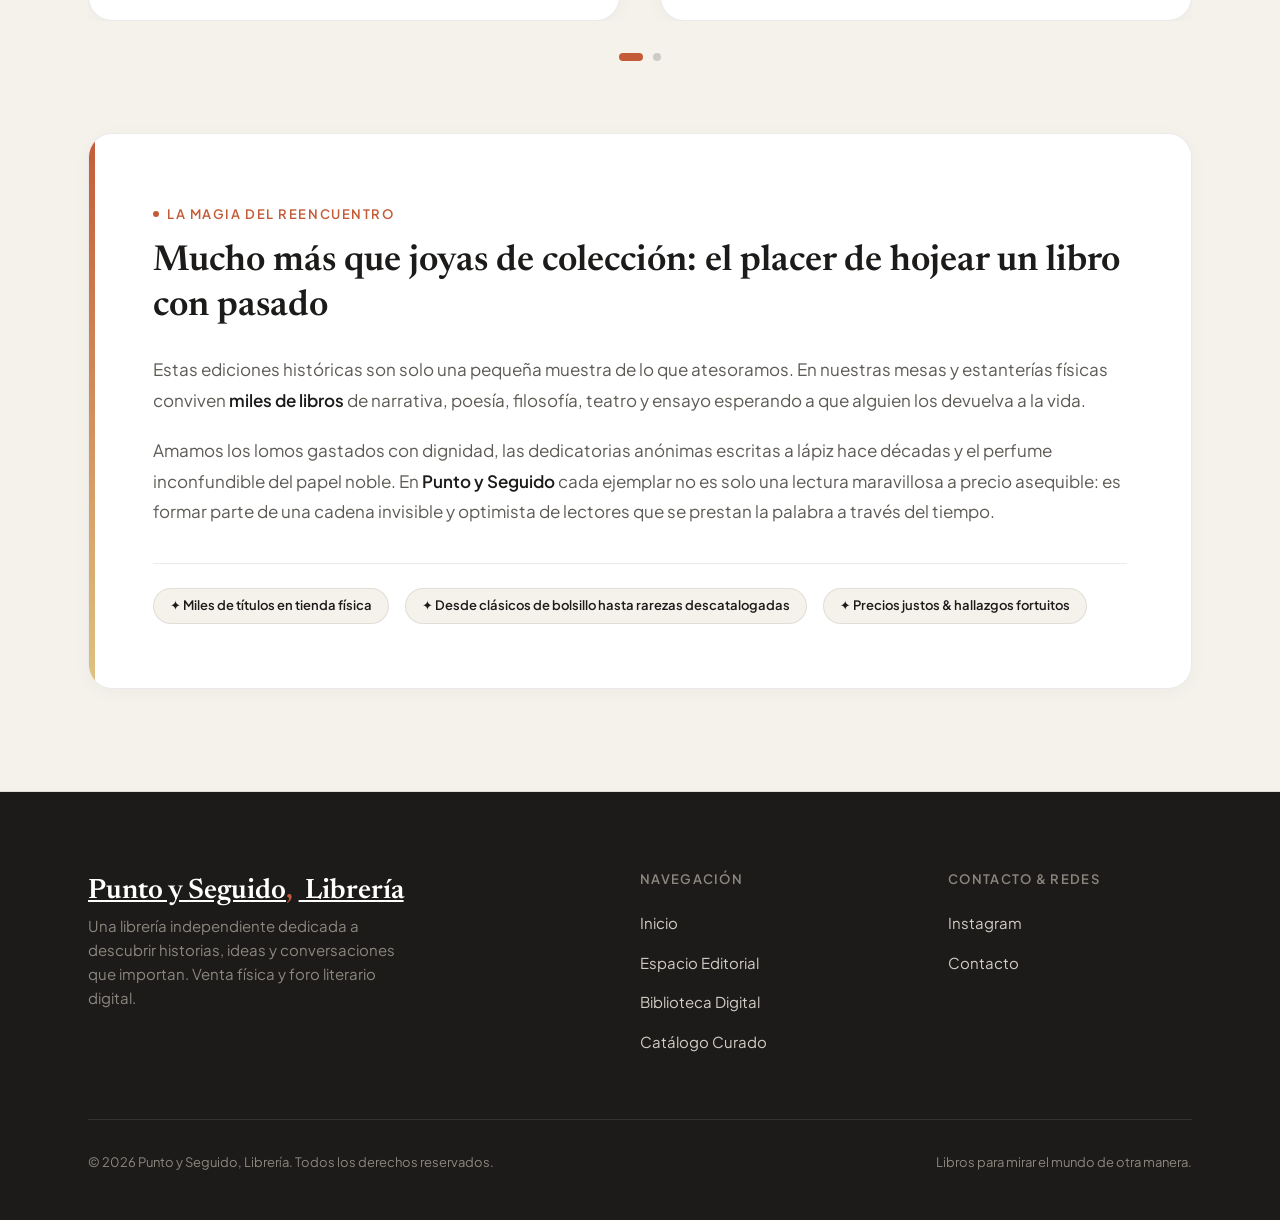
==== commit 136f5adc: "descripción de tus cambios" ====
--- a/index.html
+++ b/index.html
@@ -5,8 +5,8 @@
   <meta charset="UTF-8">
   <meta name="viewport" content="width=device-width, initial-scale=1.0">
   <meta name="description"
-    content="Librería — Una librería independiente para descubrir historias, ideas y conversaciones. Libros para mirar el mundo de otra manera.">
-  <title>Librería — Libros para mirar el mundo de otra manera</title>
+    content="Punto y Seguido, Librería — Una librería independiente para descubrir historias, ideas y conversaciones. Libros para mirar el mundo de otra manera.">
+  <title>Punto y Seguido, Librería — Libros para mirar el mundo de otra manera</title>
 
   <!-- Google Fonts: Newsreader (Editorial Serif) & Plus Jakarta Sans (Body Sans) -->
   <link rel="preconnect" href="https://fonts.googleapis.com">
@@ -16,7 +16,7 @@
     rel="stylesheet">
 
   <!-- Estilos Principales -->
-  <link rel="stylesheet" href="styles.css">
+  <link rel="stylesheet" href="styles.css?v=2">
 </head>
 
 <body>
@@ -26,15 +26,16 @@
        ========================================================================= -->
   <header class="site-header" id="site-header">
     <div class="container header-container">
-      <a href="#inicio" class="brand-logo" aria-label="Inicio de Librería">
-        Librería<span class="dot">.</span>
+      <a href="index.html" class="brand-logo" aria-label="Inicio de Punto y Seguido, Librería">
+        Punto y Seguido<span class="dot">,</span>&nbsp;Librería
       </a>
 
       <nav class="main-nav" aria-label="Navegación principal">
         <ul class="nav-links" id="nav-links">
-          <li><a href="#inicio" class="nav-link">Inicio</a></li>
+          <li><a href="index.html" class="nav-link active">Inicio</a></li>
           <li><a href="espacio-editorial.html" class="nav-link">Espacio Editorial</a></li>
-          <li><a href="#proximamente" class="nav-link">Muy pronto</a></li>
+          <li><a href="espacio-editorial.html#seccion-biblioteca" class="nav-link">Biblioteca Digital</a></li>
+          <li><a href="#catalogo-curado" class="nav-link">Catálogo Curado</a></li>
           <li><a href="#contacto" class="nav-link">Contacto</a></li>
         </ul>
 
@@ -60,36 +61,45 @@
 
           <!-- Columna de Texto -->
           <div class="hero-content reveal">
-            <span class="eyebrow">Librería Independiente</span>
-            <h1 class="hero-title">Libros para mirar el mundo de otra manera<span
-                style="color: var(--color-accent);">.</span></h1>
+            <span class="eyebrow">Librería de libros de segunda mano &bull; Espacio Cultural</span>
+            
+            <h1 class="hero-title">
+              Libros para mirar el mundo de otra manera<span class="hero-dot">.</span>
+            </h1>
+
             <p class="hero-subtitle">
-              Una librería independiente para descubrir historias, ideas y conversaciones.
+              Una librería independiente y espacio de pensamiento para descubrir historias, ideas y conversaciones que perduran. Un punto y seguido para cada lectura.
             </p>
 
             <div class="hero-actions">
-              <a href="#espacio editorial" class="btn btn-primary" id="btn-discover">
-                Descubrir el proyecto
+              <a href="espacio-editorial.html" class="btn btn-primary" id="btn-discover">
+                Descubrir el Espacio Editorial
                 <svg viewBox="0 0 24 24" fill="none" stroke="currentColor" stroke-width="2">
                   <line x1="5" y1="12" x2="19" y2="12" />
                   <polyline points="12 5 19 12 12 19" />
                 </svg>
               </a>
+              <a href="#catalogo-curado" class="btn btn-secondary-subtle-dark">
+                Catálogo Curado ↓
+              </a>
             </div>
 
             <div class="hero-footer-note">
               <span class="pulse-dot"></span>
-              <span>Muy pronto en tu ciudad</span>
-            </div>
-          </div>
-
-          <!-- Columna Visual (Imagen Destacada Protagonista) -->
+              <span>Libros con historia en mostrador físico &amp; foro literario digital</span>
+            </div>
+          </div>
+
+          <!-- Columna Visual (Imagen Destacada Protagonista con enlace a Espacio Editorial) -->
           <div class="hero-visual reveal reveal-delay-1">
-            <div class="hero-image-wrapper">
-              <!-- Carga de la imagen principal con fallback automático si se agrega imagen real -->
-              <img src="assets/hero-libreria.svg" alt="Espacio de lectura acogedor y libros curados en la librería"
-                class="hero-img" id="hero-image">
-            </div>
+            <a href="espacio-editorial.html" class="hero-image-wrapper hero-image-link" aria-label="Explorar el Espacio Editorial">
+              <img src="assets/hero-punto-y-seguido-opt.jpg" alt="Interior cálido y luminoso de Punto y Seguido, Librería con estanterías de madera repletas de libros y acogedor sillón de lectura"
+                class="hero-img" id="hero-image" loading="eager" fetchpriority="high" width="1600" height="1200">
+              <div class="hero-image-badge">
+                <span class="badge-dot"></span>
+                <span>Explorar Espacio Editorial ↗</span>
+              </div>
+            </a>
           </div>
 
         </div>
@@ -102,70 +112,146 @@
     <section class="manifest-section" id="manifiesto">
       <div class="container">
         <div class="manifest-content reveal">
-          <span class="eyebrow" style="justify-content: center;">Manifiesto</span>
+          <span class="eyebrow" style="justify-content: center;">Manifiesto de Continuidad</span>
           <blockquote class="manifest-quote">
-            “Creemos en la lectura como un acto de pausar, cuestionar y reconectar. Seleccionamos títulos que despiertan
-            curiosidad, <strong>abren diálogos</strong> y permanecen con nosotros mucho después de cerrar la última
-            página.”
+            “Un libro leído nunca está cerrado del todo; espera en silencio a su próximo cómplice. Creemos en la lectura como un <strong>punto y seguido</strong>: un puente entre quienes ya se deslumbraron con estas páginas y quien está a punto de abrirlas por primera vez.”
           </blockquote>
-          <p class="manifest-author">— Proyecto Librería</p>
+          <p class="manifest-author">— Punto y Seguido, Librería</p>
         </div>
       </div>
     </section>
 
     <!-- =========================================================================
-         4. SECCIÓN "MUY PRONTO" (PILARES Y ACTIVIDADES)
+         4. BLOQUE LLAMATIVO DESTACADO (INVITACIÓN AL ESPACIO EDITORIAL)
          ========================================================================= -->
-    <section class="coming-soon-section" id="proximamente">
+    <section class="editorial-spotlight-section">
       <div class="container">
-
-        <div class="section-header reveal">
-          <span class="eyebrow">Próxima Apertura</span>
-          <h2 class="section-title">Muy pronto.</h2>
-          <p class="section-subtitle">
-            Estamos preparando un espacio pensado para quienes disfrutan descubrir libros con tiempo y curiosidad.
-          </p>
-        </div>
-
-        <div class="pillars-grid">
-          <!-- Pilar 1 -->
-          <article class="pillar-card reveal reveal-delay-1">
-            <div class="pillar-number">01</div>
-            <h3 class="pillar-title">Catálogo Curado</h3>
-            <p class="pillar-text">
-              Una selección cuidada de literatura contemporánea, ensayos provocadores, poesía e independientes de
-              editoriales de todo el mundo.
+        <div class="editorial-spotlight-card reveal">
+          <div class="spotlight-content">
+            <span class="eyebrow eyebrow-light">El corazón de nuestra comunidad</span>
+            <h2 class="spotlight-title">El Espacio Editorial es nuestro punto de encuentro vivo<span style="color: var(--color-accent);">.</span></h2>
+            <p class="spotlight-text">
+              Más que un catálogo comercial, hemos creado un foro literario contemporáneo: reseñas críticas redactadas por nuestros lectores, columnas de fondo, reflexiones de escritoras y escritores invitados, y una biblioteca digital abierta para consultar obras libres de derechos.
             </p>
-          </article>
-
-          <!-- Pilar 2 -->
-          <article class="pillar-card reveal reveal-delay-2">
-            <div class="pillar-number">02</div>
-            <h3 class="pillar-title">Recomendaciones Personales</h3>
-            <p class="pillar-text">
-              Guías de lectura elaboradas por lectores apasionados. Sin algoritmos, solo criterio y entusiasmo por
-              buenas historias.
+            <div class="spotlight-actions">
+              <a href="espacio-editorial.html" class="btn btn-primary btn-spotlight">
+                Entrar al Espacio Editorial &amp; Foro
+                <svg viewBox="0 0 24 24" fill="none" stroke="currentColor" stroke-width="2">
+                  <line x1="5" y1="12" x2="19" y2="12" />
+                  <polyline points="12 5 19 12 12 19" />
+                </svg>
+              </a>
+              <a href="espacio-editorial.html#seccion-biblioteca" class="btn btn-secondary-subtle">
+                Biblioteca Digital ↗
+              </a>
+            </div>
+          </div>
+          <div class="spotlight-aside">
+            <div class="spotlight-badge-box">
+              <span class="spotlight-stat">4+</span>
+              <span class="spotlight-stat-label">Reseñas en debate activo</span>
+            </div>
+            <div class="spotlight-badge-box">
+              <span class="spotlight-stat">100%</span>
+              <span class="spotlight-stat-label">Venta física en librería &amp; lectura pausada</span>
+            </div>
+          </div>
+        </div>
+      </div>
+    </section>
+
+    <!-- =========================================================================
+         5. SECCIÓN CATÁLOGO CURADO (CARRUSEL DE LIBROS ESPECIALES / JOYAS DE COLECCIÓN)
+         ========================================================================= -->
+    <section class="curated-catalog-section" id="catalogo-curado">
+      <div class="container">
+        <div class="block-header reveal">
+          <div>
+            <span class="eyebrow">Ediciones Especiales &amp; Joyas Físicas</span>
+            <h2 class="block-title">Catálogo Curado</h2>
+            <p class="block-desc">
+              Una muestra seleccionada de nuestros volúmenes más preciados: ediciones de colección, encuadernaciones históricas y libros singulares disponibles únicamente para adquisición física en nuestra librería.
             </p>
-          </article>
-
-          <!-- Pilar 3 -->
-          <article class="pillar-card reveal reveal-delay-3">
-            <div class="pillar-number">03</div>
-            <h3 class="pillar-title">Encuentros &amp; Cultura</h3>
-            <p class="pillar-text">
-              Clubes de lectura, charlas con autoras y autores, presentaciones íntimas y talleres sobre el arte de
-              editar y leer.
-            </p>
-          </article>
-        </div>
-
-        <!-- Tarjeta Teaser Informática -->
-        <div class="teaser-banner reveal">
-          <div class="teaser-info">
-            <h3>Estamos afinando los últimos detalles</h3>
-            <p>Sigue los avances de la librería y sé de los primeros en conocer nuestra fecha de apertura.</p>
-          </div>
-          <span class="badge-tag">Apertura Próximamente</span>
+          </div>
+          <div class="carousel-nav-buttons">
+            <button class="carousel-btn prev" id="carousel-prev" aria-label="Libro anterior">←</button>
+            <button class="carousel-btn next" id="carousel-next" aria-label="Libro siguiente">→</button>
+          </div>
+        </div>
+
+        <!-- CARRUSEL DE LIBROS ESPECIALES -->
+        <div class="curated-carousel-container reveal">
+          <div class="curated-carousel-track" id="curated-track">
+            
+            <!-- Item 1 -->
+            <article class="curated-card">
+              <div class="curated-card-image-box">
+                <img src="assets/libro-antiguo-1.svg" alt="De Re Metallica, ejemplar antiguo encuadernado en cuero y pan de oro" class="curated-img" loading="lazy">
+                <span class="curated-pill-tag">Edición de Colección</span>
+              </div>
+              <div class="curated-card-info">
+                <div class="curated-meta">Siglo XVII • Basilea</div>
+                <h3 class="curated-book-title">De Re Metallica</h3>
+                <p class="curated-book-author">Georgius Agricola (Encuadernación en becerro &amp; estampación en oro)</p>
+                <p class="curated-book-desc">
+                  Tratado renacentista de valor patrimonial incalculable. Incluye xilografías originales de época, tipografía gótica-romana y cantos decorados a mano.
+                </p>
+                <div class="curated-card-footer">
+                  <span class="curated-availability-dot"></span>
+                  <span class="curated-availability-text">Disponible en mostrador físico</span>
+                </div>
+              </div>
+            </article>
+
+            <!-- Item 2 -->
+            <article class="curated-card">
+              <div class="curated-card-image-box">
+                <img src="assets/libro-antiguo-2.svg" alt="Astronomia Nova de Johannes Kepler, edición histórica con grabados de diagramas celestes" class="curated-img" loading="lazy">
+                <span class="curated-pill-tag">Pieza Única</span>
+              </div>
+              <div class="curated-card-info">
+                <div class="curated-meta">Edición Histórica • Praga</div>
+                <h3 class="curated-book-title">Astronomia Nova</h3>
+                <p class="curated-book-author">Johannes Kepler (Tela imperial azul noche &amp; gofrado en plata)</p>
+                <p class="curated-book-desc">
+                  La obra que reformuló las leyes del movimiento planetario. Ejemplar conservado con sus tablas diagramáticas desplegables intactas y papel de tina original.
+                </p>
+                <div class="curated-card-footer">
+                  <span class="curated-availability-dot"></span>
+                  <span class="curated-availability-text">Disponible en mostrador físico</span>
+                </div>
+              </div>
+            </article>
+
+          </div>
+        </div>
+
+        <div class="curated-carousel-dots" id="carousel-dots" aria-hidden="true">
+          <span class="dot-indicator active"></span>
+          <span class="dot-indicator"></span>
+        </div>
+
+        <!-- BLOQUE NOSTÁLGICO & OPTIMISTA: EL ENCANTO DEL LIBRO CON HISTORIA -->
+        <div class="used-books-tribute reveal">
+          <div class="used-books-tribute-inner">
+            <div class="tribute-header">
+              <span class="eyebrow">La Magia del Reencuentro</span>
+              <h3 class="tribute-title">Mucho más que joyas de colección: el placer de hojear un libro con pasado</h3>
+            </div>
+            <div class="tribute-body">
+              <p>
+                Estas ediciones históricas son solo una pequeña muestra de lo que atesoramos. En nuestras mesas y estanterías físicas conviven <strong>miles de libros</strong> de narrativa, poesía, filosofía, teatro y ensayo esperando a que alguien los devuelva a la vida.
+              </p>
+              <p>
+                Amamos los lomos gastados con dignidad, las dedicatorias anónimas escritas a lápiz hace décadas y el perfume inconfundible del papel noble. En <strong>Punto y Seguido</strong> cada ejemplar no es solo una lectura maravillosa a precio asequible: es formar parte de una cadena invisible y optimista de lectores que se prestan la palabra a través del tiempo.
+              </p>
+            </div>
+            <div class="tribute-footer">
+              <span class="tribute-tag">✦ Miles de títulos en tienda física</span>
+              <span class="tribute-tag">✦ Desde clásicos de bolsillo hasta rarezas descatalogadas</span>
+              <span class="tribute-tag">✦ Precios justos &amp; hallazgos fortuitos</span>
+            </div>
+          </div>
         </div>
 
       </div>
@@ -173,27 +259,28 @@
   </main>
 
   <!-- =========================================================================
-       5. PIE DE PÁGINA (FOOTER Y ENLACES)
+       6. PIE DE PÁGINA (FOOTER Y ENLACES)
        ========================================================================= -->
   <footer class="site-footer" id="contacto">
     <div class="container">
       <div class="footer-grid">
 
         <div class="footer-brand">
-          <a href="#inicio" class="footer-logo" aria-label="Ir al inicio de Librería">
-            Librería<span class="dot">.</span>
+          <a href="index.html" class="footer-logo" aria-label="Ir al inicio de Punto y Seguido, Librería">
+            Punto y Seguido<span class="dot">,</span>&nbsp;Librería
           </a>
           <p>
-            Una librería independiente dedicada a descubrir historias, ideas y conversaciones que importan.
+            Una librería independiente dedicada a descubrir historias, ideas y conversaciones que importan. Venta física y foro literario digital.
           </p>
         </div>
 
         <div class="footer-col">
           <h4>Navegación</h4>
           <ul class="footer-links">
-            <li><a href="#inicio" class="footer-link">Inicio</a></li>
+            <li><a href="index.html" class="footer-link">Inicio</a></li>
             <li><a href="espacio-editorial.html" class="footer-link">Espacio Editorial</a></li>
-            <li><a href="#proximamente" class="footer-link">Muy pronto</a></li>
+            <li><a href="espacio-editorial.html#seccion-biblioteca" class="footer-link">Biblioteca Digital</a></li>
+            <li><a href="#catalogo-curado" class="footer-link">Catálogo Curado</a></li>
           </ul>
         </div>
 
@@ -206,7 +293,7 @@
               </a>
             </li>
             <li>
-              <a href="mailto:hola@libreria.com" class="footer-link">
+              <a href="mailto:hola@puntoyseguidolibreria.com" class="footer-link">
                 Contacto
               </a>
             </li>
@@ -216,7 +303,7 @@
       </div>
 
       <div class="footer-bottom">
-        <p>&copy; 2026 Librería. Todos los derechos reservados.</p>
+        <p>&copy; 2026 Punto y Seguido, Librería. Todos los derechos reservados.</p>
         <p>Libros para mirar el mundo de otra manera.</p>
       </div>
     </div>
--- a/styles.css
+++ b/styles.css
@@ -1,5 +1,5 @@
 /* ==========================================================================
-   LIBRERÍA — SISTEMA DE DISEÑO EDITORIAL & ESTILOS PRINCIPALES
+   PUNTO Y SEGUIDO, LIBRERÍA — SISTEMA DE DISEÑO EDITORIAL & ESTILOS PRINCIPALES
    ========================================================================== */
 
 /* --------------------------------------------------------------------------
@@ -164,12 +164,16 @@
 
 .brand-logo {
   font-family: var(--font-serif);
-  font-size: 1.625rem;
+  font-size: clamp(1.2rem, 1.8vw, 1.45rem);
   font-weight: 600;
   color: var(--text-main);
   text-decoration: none;
-  letter-spacing: -0.02em;
+  letter-spacing: -0.015em;
   transition: color var(--transition-fast);
+  display: inline-flex;
+  align-items: center;
+  line-height: 1;
+  white-space: nowrap;
 }
 
 .brand-logo:hover {
@@ -243,9 +247,9 @@
    5. SECCIÓN HERO (PORTADA PRINCIPAL INDEX)
    -------------------------------------------------------------------------- */
 .hero-section {
-  min-height: 100vh;
-  padding-top: calc(var(--header-height) + 2rem);
-  padding-bottom: 4rem;
+  min-height: calc(100vh - var(--header-height));
+  padding-top: calc(var(--header-height) + 1.5rem);
+  padding-bottom: 3.5rem;
   display: flex;
   flex-direction: column;
   justify-content: center;
@@ -254,37 +258,62 @@
 
 .hero-grid {
   display: grid;
-  grid-template-columns: 1fr 1fr;
-  align-items: center;
-  gap: clamp(2.5rem, 5vw, 5rem);
+  grid-template-columns: 1.05fr 0.95fr;
+  align-items: center;
+  gap: clamp(2rem, 4vw, 4rem);
 }
 
 .hero-content {
-  max-width: 580px;
+  max-width: 600px;
 }
 
 .hero-title {
   font-family: var(--font-serif);
-  font-size: clamp(2.5rem, 4.5vw, 4rem);
-  font-weight: 600;
-  line-height: 1.12;
+  font-size: clamp(2.4rem, 4.2vw, 3.85rem);
+  font-weight: 600;
+  line-height: 1.1;
   letter-spacing: -0.025em;
   color: var(--text-main);
-  margin-bottom: 1.5rem;
+  margin-bottom: 1.25rem;
+}
+
+.hero-title .hero-dot {
+  color: var(--color-accent);
 }
 
 .hero-subtitle {
-  font-size: clamp(1.0625rem, 1.5vw, 1.25rem);
-  color: var(--text-muted);
-  line-height: 1.6;
+  font-size: clamp(1.05rem, 1.4vw, 1.2rem);
+  color: var(--text-muted);
+  line-height: 1.65;
   font-weight: 400;
-  margin-bottom: 2.5rem;
+  margin-bottom: 2rem;
+}
+
+.btn-secondary-subtle-dark {
+  background-color: var(--bg-surface);
+  border: 1px solid var(--border-color);
+  color: var(--text-main);
+  padding: 0.9rem 1.6rem;
+  border-radius: 999px;
+  font-size: 0.9375rem;
+  font-weight: 600;
+  text-decoration: none;
+  display: inline-flex;
+  align-items: center;
+  transition: all var(--transition-fast);
+}
+
+.btn-secondary-subtle-dark:hover {
+  background-color: var(--text-main);
+  color: #ffffff;
+  border-color: var(--text-main);
+  transform: translateY(-2px);
 }
 
 .hero-actions {
   display: flex;
   align-items: center;
-  gap: 1.5rem;
+  gap: 1.25rem;
   flex-wrap: wrap;
 }
 
@@ -338,11 +367,14 @@
   width: 100%;
   display: flex;
   justify-content: center;
+  align-items: center;
 }
 
 .hero-image-wrapper {
   position: relative;
   width: 100%;
+  max-width: 520px;
+  max-height: 440px;
   aspect-ratio: 4 / 3;
   border-radius: var(--radius-lg);
   overflow: hidden;
@@ -369,8 +401,39 @@
   transform: scale(1.03);
 }
 
+.hero-image-badge {
+  position: absolute;
+  bottom: 1.25rem;
+  left: 1.25rem;
+  padding: 0.55rem 1.1rem;
+  background: rgba(28, 27, 26, 0.78);
+  backdrop-filter: blur(12px);
+  -webkit-backdrop-filter: blur(12px);
+  border: 1px solid rgba(255, 255, 255, 0.2);
+  border-radius: 999px;
+  color: #FFFFFF;
+  font-family: var(--font-sans);
+  font-size: 0.8125rem;
+  font-weight: 500;
+  display: inline-flex;
+  align-items: center;
+  gap: 0.55rem;
+  box-shadow: 0 4px 16px rgba(0, 0, 0, 0.25);
+  pointer-events: none;
+  z-index: 2;
+  transition: opacity var(--transition-normal);
+}
+
+.hero-image-badge .badge-dot {
+  width: 7px;
+  height: 7px;
+  border-radius: 50%;
+  background-color: var(--color-accent);
+  box-shadow: 0 0 6px var(--color-accent);
+}
+
 .hero-footer-note {
-  margin-top: 3.5rem;
+  margin-top: 2.25rem;
   display: flex;
   align-items: center;
   gap: 0.75rem;
@@ -477,95 +540,381 @@
   line-height: 1.6;
 }
 
-.pillars-grid {
+/* --------------------------------------------------------------------------
+   7. SECCIÓN EDITORIAL SPOTLIGHT (INVITACIÓN VIVA AL ESPACIO EDITORIAL)
+   -------------------------------------------------------------------------- */
+.editorial-spotlight-section {
+  padding: clamp(5rem, 8vw, 8rem) 0;
+  background-color: var(--bg-primary);
+}
+
+.editorial-spotlight-card {
+  background: linear-gradient(135deg, #1c1b1a 0%, #2c2927 100%);
+  color: #ffffff;
+  border-radius: var(--radius-lg);
+  padding: clamp(3rem, 6vw, 4.5rem);
   display: grid;
-  grid-template-columns: repeat(3, 1fr);
-  gap: clamp(1.5rem, 3vw, 2.5rem);
-}
-
-.pillar-card {
-  background-color: var(--bg-primary);
-  border: 1px solid var(--border-color);
-  padding: clamp(2rem, 3vw, 2.5rem);
+  grid-template-columns: 1.4fr 0.8fr;
+  gap: clamp(2.5rem, 5vw, 4rem);
+  align-items: center;
+  box-shadow: 0 20px 48px rgba(28, 27, 26, 0.15);
+  position: relative;
+  overflow: hidden;
+}
+
+.editorial-spotlight-card::before {
+  content: "";
+  position: absolute;
+  top: -50%;
+  right: -20%;
+  width: 400px;
+  height: 400px;
+  background: radial-gradient(circle, rgba(196, 91, 56, 0.25) 0%, transparent 70%);
+  border-radius: 50%;
+  pointer-events: none;
+}
+
+.eyebrow-light {
+  color: #dfc382 !important;
+}
+
+.eyebrow-light::before {
+  background-color: #dfc382 !important;
+}
+
+.spotlight-title {
+  font-family: var(--font-serif);
+  font-size: clamp(2rem, 3.6vw, 3rem);
+  font-weight: 600;
+  line-height: 1.2;
+  letter-spacing: -0.02em;
+  margin-bottom: 1.25rem;
+  color: #ffffff;
+}
+
+.spotlight-text {
+  font-size: 1.0625rem;
+  color: #d1ccc4;
+  line-height: 1.7;
+  margin-bottom: 2.25rem;
+}
+
+.spotlight-actions {
+  display: flex;
+  align-items: center;
+  gap: 1.25rem;
+  flex-wrap: wrap;
+}
+
+.btn-spotlight {
+  background-color: var(--color-accent) !important;
+  border-color: var(--color-accent) !important;
+  color: #ffffff !important;
+}
+
+.btn-spotlight:hover {
+  background-color: var(--color-accent-hover) !important;
+  border-color: var(--color-accent-hover) !important;
+  transform: translateY(-2px);
+}
+
+.btn-secondary-subtle {
+  background-color: rgba(255, 255, 255, 0.08);
+  border: 1px solid rgba(255, 255, 255, 0.25);
+  color: #ffffff;
+  padding: 0.95rem 1.6rem;
+  border-radius: 999px;
+  font-size: 0.9375rem;
+  font-weight: 600;
+  text-decoration: none;
+  transition: all var(--transition-fast);
+}
+
+.btn-secondary-subtle:hover {
+  background-color: rgba(255, 255, 255, 0.18);
+  border-color: #ffffff;
+}
+
+.spotlight-aside {
+  display: flex;
+  flex-direction: column;
+  gap: 1.5rem;
+}
+
+.spotlight-badge-box {
+  background: rgba(255, 255, 255, 0.06);
+  border: 1px solid rgba(255, 255, 255, 0.12);
+  padding: 1.75rem;
   border-radius: var(--radius-md);
-  transition: transform var(--transition-normal), border-color var(--transition-normal), box-shadow var(--transition-normal);
+  backdrop-filter: blur(8px);
+}
+
+.spotlight-stat {
+  display: block;
+  font-family: var(--font-serif);
+  font-size: 2.5rem;
+  font-weight: 600;
+  color: #dfc382;
+  line-height: 1;
+  margin-bottom: 0.35rem;
+}
+
+.spotlight-stat-label {
+  font-size: 0.875rem;
+  color: #d1ccc4;
+  line-height: 1.4;
+}
+
+/* --------------------------------------------------------------------------
+   7.B SECCIÓN CATÁLOGO CURADO (CARRUSEL DE LIBROS ESPECIALES / FÍSICOS)
+   -------------------------------------------------------------------------- */
+.curated-catalog-section {
+  padding: clamp(5rem, 8vw, 8rem) 0;
+  background-color: var(--bg-surface);
+  border-top: 1px solid var(--border-color);
+  border-bottom: 1px solid var(--border-color);
+}
+
+.carousel-nav-buttons {
+  display: flex;
+  align-items: center;
+  gap: 0.75rem;
+}
+
+.carousel-btn {
+  background-color: #ffffff;
+  border: 1px solid var(--border-color);
+  width: 44px;
+  height: 44px;
+  border-radius: 50%;
+  display: flex;
+  align-items: center;
+  justify-content: center;
+  font-size: 1.25rem;
+  cursor: pointer;
+  color: var(--text-main);
+  transition: all var(--transition-fast);
+}
+
+.carousel-btn:hover {
+  background-color: var(--text-main);
+  color: #ffffff;
+  border-color: var(--text-main);
+}
+
+.curated-carousel-container {
+  overflow: hidden;
+  position: relative;
+  margin-top: 1rem;
+}
+
+.curated-carousel-track {
+  display: grid;
+  grid-template-columns: repeat(2, 1fr);
+  gap: 2.5rem;
+  transition: transform var(--transition-slow);
+}
+
+.curated-card {
+  background-color: #ffffff;
+  border: 1px solid var(--border-color);
+  border-radius: var(--radius-lg);
+  overflow: hidden;
   display: flex;
   flex-direction: column;
-}
-
-.pillar-card:hover {
-  transform: translateY(-4px);
-  border-color: var(--border-accent);
+  box-shadow: var(--shadow-subtle);
+  transition: transform var(--transition-normal), box-shadow var(--transition-normal);
+}
+
+.curated-card:hover {
+  transform: translateY(-5px);
   box-shadow: var(--shadow-card);
 }
 
-.pillar-number {
+.curated-card-image-box {
+  position: relative;
+  width: 100%;
+  aspect-ratio: 4 / 3;
+  background-color: #f4efe6;
+  overflow: hidden;
+  display: flex;
+  align-items: center;
+  justify-content: center;
+  padding: 1.5rem;
+}
+
+.curated-img {
+  width: 100%;
+  height: 100%;
+  object-fit: contain;
+  transition: transform 1s var(--ease-out-expo);
+}
+
+.curated-card:hover .curated-img {
+  transform: scale(1.04);
+}
+
+.curated-pill-tag {
+  position: absolute;
+  top: 1.25rem;
+  left: 1.25rem;
+  background: rgba(28, 27, 26, 0.85);
+  color: #dfc382;
+  font-size: 0.6875rem;
+  font-weight: 700;
+  text-transform: uppercase;
+  letter-spacing: 0.1em;
+  padding: 0.35rem 0.85rem;
+  border-radius: 999px;
+  backdrop-filter: blur(8px);
+}
+
+.curated-card-info {
+  padding: 2.25rem;
+  display: flex;
+  flex-direction: column;
+  flex: 1;
+}
+
+.curated-meta {
+  font-size: 0.8125rem;
+  font-weight: 600;
+  text-transform: uppercase;
+  letter-spacing: 0.08em;
+  color: var(--color-accent);
+  margin-bottom: 0.5rem;
+}
+
+.curated-book-title {
   font-family: var(--font-serif);
-  font-size: 1.25rem;
-  font-weight: 600;
-  color: var(--color-accent);
+  font-size: 1.75rem;
+  font-weight: 600;
+  color: var(--text-main);
+  margin-bottom: 0.35rem;
+}
+
+.curated-book-author {
+  font-size: 0.9375rem;
+  color: var(--text-muted);
+  font-style: italic;
+  margin-bottom: 1.25rem;
+}
+
+.curated-book-desc {
+  font-size: 0.9375rem;
+  color: var(--text-muted);
+  line-height: 1.65;
+  margin-bottom: 2rem;
+  flex: 1;
+}
+
+.curated-card-footer {
+  display: flex;
+  align-items: center;
+  gap: 0.6rem;
+  border-top: 1px solid var(--border-color);
+  padding-top: 1.25rem;
+  font-size: 0.8125rem;
+  color: var(--text-muted);
+  font-weight: 500;
+}
+
+.curated-availability-dot {
+  width: 8px;
+  height: 8px;
+  border-radius: 50%;
+  background-color: #2e7d32;
+  box-shadow: 0 0 6px rgba(46, 125, 50, 0.5);
+}
+
+.curated-carousel-dots {
+  display: flex;
+  justify-content: center;
+  gap: 0.6rem;
+  margin-top: 2rem;
+}
+
+.dot-indicator {
+  width: 8px;
+  height: 8px;
+  border-radius: 50%;
+  background-color: var(--border-strong);
+  transition: all var(--transition-fast);
+}
+
+.dot-indicator.active {
+  width: 24px;
+  border-radius: 999px;
+  background-color: var(--color-accent);
+}
+
+/* TRIBUTO NOSTÁLGICO & OPTIMISTA AL LIBRO USADO */
+.used-books-tribute {
+  margin-top: 4.5rem;
+  background-color: #ffffff;
+  border: 1px solid var(--border-color);
+  border-radius: var(--radius-lg);
+  padding: clamp(2.5rem, 5vw, 4rem);
+  box-shadow: var(--shadow-subtle);
+  position: relative;
+  overflow: hidden;
+}
+
+.used-books-tribute::before {
+  content: "";
+  position: absolute;
+  top: 0;
+  left: 0;
+  width: 6px;
+  height: 100%;
+  background: linear-gradient(180deg, var(--color-accent) 0%, #dfc382 100%);
+}
+
+.tribute-header {
   margin-bottom: 1.5rem;
-  display: flex;
-  align-items: center;
-  gap: 0.5rem;
-}
-
-.pillar-number::after {
-  content: "";
-  flex: 1;
-  height: 1px;
-  background-color: var(--border-color);
-}
-
-.pillar-title {
+}
+
+.tribute-title {
   font-family: var(--font-serif);
-  font-size: 1.375rem;
-  font-weight: 600;
-  color: var(--text-main);
-  margin-bottom: 0.875rem;
-}
-
-.pillar-text {
-  font-size: 0.9375rem;
-  color: var(--text-muted);
-  line-height: 1.65;
-}
-
-.teaser-banner {
-  margin-top: 4rem;
+  font-size: clamp(1.6rem, 2.8vw, 2.25rem);
+  font-weight: 600;
+  color: var(--text-main);
+  line-height: 1.25;
+}
+
+.tribute-body {
+  font-size: 1.0625rem;
+  color: var(--text-muted);
+  line-height: 1.8;
+  display: flex;
+  flex-direction: column;
+  gap: 1.25rem;
+  margin-bottom: 2.25rem;
+}
+
+.tribute-body strong {
+  color: var(--text-main);
+  font-weight: 600;
+}
+
+.tribute-footer {
+  display: flex;
+  align-items: center;
+  gap: 1rem;
+  flex-wrap: wrap;
+  border-top: 1px solid var(--border-color);
+  padding-top: 1.5rem;
+}
+
+.tribute-tag {
+  font-family: var(--font-sans);
+  font-size: 0.8125rem;
+  font-weight: 600;
+  color: var(--text-main);
   background-color: var(--bg-surface);
   border: 1px solid var(--border-color);
-  border-radius: var(--radius-lg);
-  padding: clamp(2rem, 4vw, 3rem);
-  display: flex;
-  align-items: center;
-  justify-content: space-between;
-  gap: 2rem;
-  flex-wrap: wrap;
-}
-
-.teaser-info h3 {
-  font-family: var(--font-serif);
-  font-size: 1.5rem;
-  font-weight: 600;
-  margin-bottom: 0.375rem;
-}
-
-.teaser-info p {
-  color: var(--text-muted);
-  font-size: 0.9375rem;
-}
-
-.badge-tag {
-  background-color: var(--color-accent-subtle);
-  color: var(--color-accent);
-  padding: 0.5rem 1.25rem;
+  padding: 0.4rem 1rem;
   border-radius: 999px;
-  font-size: 0.8125rem;
-  font-weight: 600;
-  letter-spacing: 0.05em;
-  text-transform: uppercase;
-  white-space: nowrap;
 }
 
 /* --------------------------------------------------------------------------
@@ -672,36 +1021,83 @@
   border-color: var(--color-accent);
 }
 
-/* SECCIÓN Y MATRIZ DE RESEÑAS POR TÍTULO */
-.editorial-grid-section {
-  padding: 4rem 0 7rem 0;
-}
-
-.editorial-block {
-  margin-bottom: 4rem;
+/* NAVEGACIÓN RÁPIDA DE SECCIONES EDITORIALES */
+.editorial-quick-nav {
+  display: flex;
+  align-items: center;
+  gap: 0.75rem;
+  flex-wrap: wrap;
+  margin-top: 1.5rem;
+}
+
+.quick-nav-link {
+  font-family: var(--font-sans);
+  font-size: 0.8125rem;
+  font-weight: 600;
+  color: var(--text-muted);
+  text-decoration: none;
+  background-color: var(--bg-surface);
+  border: 1px solid var(--border-color);
+  padding: 0.45rem 1rem;
+  border-radius: 999px;
+  transition: all var(--transition-fast);
+}
+
+.quick-nav-link:hover {
+  background-color: var(--text-main);
+  color: #ffffff;
+  border-color: var(--text-main);
+  transform: translateY(-1px);
+}
+
+/* SECCIONES EDITORIALES GENERALES */
+.editorial-section {
+  padding: clamp(3.5rem, 6vw, 5.5rem) 0;
+  border-bottom: 1px solid var(--border-color);
+}
+
+.editorial-section-alt {
+  background-color: var(--bg-surface);
+}
+
+.editorial-section-search {
+  background-color: var(--bg-primary);
+  padding-bottom: 7rem;
 }
 
 .block-header {
   display: flex;
-  align-items: baseline;
+  align-items: flex-end;
   justify-content: space-between;
+  gap: 1.5rem;
   border-bottom: 1px solid var(--border-color);
-  padding-bottom: 1rem;
-  margin-bottom: 2rem;
+  padding-bottom: 1.5rem;
+  margin-bottom: 2.5rem;
+  flex-wrap: wrap;
 }
 
 .block-title {
   font-family: var(--font-serif);
-  font-size: 1.75rem;
-  font-weight: 600;
-  color: var(--text-main);
+  font-size: clamp(1.75rem, 3vw, 2.35rem);
+  font-weight: 600;
+  color: var(--text-main);
+  line-height: 1.2;
+}
+
+.block-desc {
+  font-size: 0.9375rem;
+  color: var(--text-muted);
+  margin-top: 0.5rem;
+  max-width: 680px;
 }
 
 .block-count {
   font-size: 0.875rem;
   color: var(--text-light);
-}
-
+  font-weight: 500;
+}
+
+/* REJILLA DE RESEÑAS DE LECTORES (ORDENADAS POR FECHA) */
 .books-grid {
   display: grid;
   grid-template-columns: repeat(2, 1fr);
@@ -712,11 +1108,12 @@
   background-color: #ffffff;
   border: 1px solid var(--border-color);
   border-radius: var(--radius-md);
-  padding: 2rem;
+  padding: 2.25rem;
   display: flex;
   flex-direction: column;
   justify-content: space-between;
   transition: transform var(--transition-normal), border-color var(--transition-normal), box-shadow var(--transition-normal);
+  position: relative;
 }
 
 .book-card:hover {
@@ -731,6 +1128,8 @@
   justify-content: space-between;
   margin-bottom: 1rem;
   font-size: 0.8125rem;
+  gap: 0.5rem;
+  flex-wrap: wrap;
 }
 
 .book-category-tag {
@@ -740,8 +1139,13 @@
   letter-spacing: 0.05em;
 }
 
-.book-read-time {
+.book-date-tag {
   color: var(--text-light);
+  font-size: 0.75rem;
+  background-color: var(--bg-surface);
+  padding: 0.2rem 0.6rem;
+  border-radius: 999px;
+  border: 1px solid var(--border-color);
 }
 
 .book-card-title {
@@ -763,7 +1167,7 @@
 .book-card-excerpt {
   font-size: 0.9375rem;
   color: var(--text-muted);
-  line-height: 1.6;
+  line-height: 1.65;
   margin-bottom: 2rem;
   flex: 1;
 }
@@ -808,22 +1212,25 @@
 .comment-count-badge {
   font-size: 0.8125rem;
   color: var(--text-light);
+  background-color: var(--bg-surface);
+  padding: 0.25rem 0.65rem;
+  border-radius: 999px;
 }
 
 /* REJILLA DUO PARA CRÍTICA Y ESCRITOR INVITADO */
 .editorial-duo-grid {
   display: grid;
   grid-template-columns: 1fr 1fr;
-  gap: 2rem;
-  margin-top: 2rem;
+  gap: 2.5rem;
 }
 
 .editorial-card-featured, .editorial-card-guest {
-  background-color: var(--bg-surface);
+  background-color: #ffffff;
   border: 1px solid var(--border-color);
   border-radius: var(--radius-md);
-  padding: 2.5rem;
+  padding: clamp(2rem, 4vw, 3rem);
   position: relative;
+  box-shadow: var(--shadow-subtle);
 }
 
 .featured-badge {
@@ -845,7 +1252,7 @@
 
 .featured-card-title {
   font-family: var(--font-serif);
-  font-size: 1.5rem;
+  font-size: 1.55rem;
   font-weight: 600;
   color: var(--text-main);
   margin-bottom: 0.5rem;
@@ -866,7 +1273,179 @@
   margin-bottom: 2rem;
 }
 
-/* LECTOR INTERACTIVO MODAL & FORO */
+/* SECCIÓN: BIBLIOTECA VIRTUAL (DOMINIO PÚBLICO) */
+.library-grid {
+  display: grid;
+  grid-template-columns: repeat(2, 1fr);
+  gap: 2rem;
+}
+
+.library-card {
+  background-color: var(--bg-surface);
+  border: 1px solid var(--border-color);
+  border-radius: var(--radius-md);
+  padding: 2.25rem;
+  display: flex;
+  flex-direction: column;
+  justify-content: space-between;
+  transition: transform var(--transition-normal), border-color var(--transition-normal), box-shadow var(--transition-normal);
+  position: relative;
+}
+
+.library-card:hover {
+  transform: translateY(-4px);
+  border-color: var(--border-accent);
+  box-shadow: var(--shadow-card);
+}
+
+.library-card-header {
+  display: flex;
+  align-items: center;
+  justify-content: space-between;
+  margin-bottom: 1rem;
+  font-size: 0.8125rem;
+}
+
+.library-year-badge {
+  font-family: var(--font-serif);
+  font-style: italic;
+  font-size: 0.875rem;
+  color: var(--color-accent);
+  font-weight: 600;
+}
+
+.library-license-badge {
+  font-size: 0.6875rem;
+  text-transform: uppercase;
+  letter-spacing: 0.08em;
+  font-weight: 700;
+  color: var(--text-light);
+  background-color: rgba(28, 27, 26, 0.06);
+  padding: 0.2rem 0.6rem;
+  border-radius: 999px;
+}
+
+.library-card-title {
+  font-family: var(--font-serif);
+  font-size: 1.5rem;
+  font-weight: 600;
+  color: var(--text-main);
+  margin-bottom: 0.25rem;
+}
+
+.library-card-author {
+  font-size: 0.9375rem;
+  color: var(--text-muted);
+  font-weight: 500;
+  margin-bottom: 1rem;
+}
+
+.library-card-excerpt {
+  font-size: 0.9375rem;
+  color: var(--text-muted);
+  font-style: italic;
+  line-height: 1.6;
+  margin-bottom: 1.75rem;
+  padding-left: 0.85rem;
+  border-left: 2px solid var(--color-accent);
+}
+
+.library-card-footer {
+  display: flex;
+  align-items: center;
+  justify-content: space-between;
+  border-top: 1px solid var(--border-color);
+  padding-top: 1.25rem;
+  gap: 1rem;
+  flex-wrap: wrap;
+}
+
+/* SECCIÓN DE BÚSQUEDA Y FILTRADO AL FINAL */
+.search-section-wrapper {
+  background-color: var(--bg-surface);
+  border: 1px solid var(--border-color);
+  border-radius: var(--radius-lg);
+  padding: clamp(2rem, 4vw, 3.5rem);
+  box-shadow: var(--shadow-subtle);
+}
+
+.search-section-header {
+  margin-bottom: 2rem;
+}
+
+/* BARRA DE FILTRADO CONTEMPORÁNEA */
+.editorial-filter-bar {
+  display: flex;
+  flex-direction: column;
+  gap: 1.25rem;
+}
+
+.search-box {
+  display: flex;
+  align-items: center;
+  gap: 0.75rem;
+  background-color: #ffffff;
+  border: 1px solid var(--border-color);
+  padding: 0.85rem 1.35rem;
+  border-radius: 999px;
+  transition: border-color var(--transition-fast), box-shadow var(--transition-fast);
+}
+
+.search-box:focus-within {
+  border-color: var(--color-accent);
+  box-shadow: 0 0 0 3px var(--color-accent-subtle);
+}
+
+.search-icon {
+  width: 18px;
+  height: 18px;
+  stroke: var(--text-light);
+  flex-shrink: 0;
+}
+
+.search-box input {
+  border: none;
+  background: transparent;
+  width: 100%;
+  font-family: var(--font-sans);
+  font-size: 0.9375rem;
+  color: var(--text-main);
+  outline: none;
+}
+
+.filter-pills {
+  display: flex;
+  align-items: center;
+  gap: 0.75rem;
+  flex-wrap: wrap;
+}
+
+.pill {
+  background: transparent;
+  border: 1px solid var(--border-color);
+  color: var(--text-muted);
+  padding: 0.5rem 1.125rem;
+  border-radius: 999px;
+  font-size: 0.875rem;
+  font-weight: 500;
+  cursor: pointer;
+  transition: all var(--transition-fast);
+}
+
+.pill:hover, .pill.active {
+  background-color: var(--text-main);
+  border-color: var(--text-main);
+  color: #ffffff;
+}
+
+.pill.active {
+  background-color: var(--color-accent);
+  border-color: var(--color-accent);
+}
+
+/* ==========================================================================
+   DRAWER LATERAL DERECHO DE LECTURA (OCUPA LA MITAD DERECHA, CON BLUR DE FONDO)
+   ========================================================================== */
 .reader-modal {
   position: fixed;
   top: 0;
@@ -875,7 +1454,7 @@
   height: 100%;
   z-index: 2000;
   display: flex;
-  justify-content: flex-end;
+  justify-content: flex-end; /* Alineado exactamente a la mitad derecha */
   opacity: 0;
   pointer-events: none;
   transition: opacity var(--transition-normal);
@@ -886,53 +1465,84 @@
   pointer-events: auto;
 }
 
+/* Fondo borroso (blur) elegante que difumina suavemente la web de atrás */
 .reader-overlay {
   position: absolute;
   top: 0;
   left: 0;
   width: 100%;
   height: 100%;
-  background-color: rgba(28, 27, 26, 0.4);
-  backdrop-filter: blur(4px);
-}
-
+  background-color: rgba(28, 27, 26, 0.45);
+  backdrop-filter: blur(8px);
+  -webkit-backdrop-filter: blur(8px);
+  transition: backdrop-filter var(--transition-normal);
+}
+
+/* Panel lateral derecho (ocupa el 50% de la pantalla en escritorio) */
 .reader-panel {
   position: relative;
-  width: 100%;
-  max-width: 680px;
+  width: 50%;
+  min-width: 480px;
+  max-width: 760px;
   height: 100%;
   background-color: var(--bg-primary);
-  box-shadow: -8px 0 40px rgba(0, 0, 0, 0.15);
+  box-shadow: -12px 0 50px rgba(0, 0, 0, 0.2);
   overflow-y: auto;
-  padding: clamp(2rem, 5vw, 3.5rem);
+  padding: clamp(2.5rem, 5vw, 4rem);
   transform: translateX(100%);
   transition: transform var(--transition-slow);
   z-index: 10;
+  display: flex;
+  flex-direction: column;
 }
 
 .reader-modal.open .reader-panel {
   transform: translateX(0);
 }
 
+/* BARRA DE PROGRESO DE LECTURA MILIMÉTRICA */
+.reading-progress-track {
+  position: sticky;
+  top: -2.5rem;
+  left: 0;
+  width: calc(100% + clamp(5rem, 10vw, 8rem));
+  margin-left: calc(-1 * clamp(2.5rem, 5vw, 4rem));
+  margin-top: calc(-1 * clamp(2.5rem, 5vw, 4rem));
+  height: 3px;
+  background-color: rgba(28, 27, 26, 0.08);
+  z-index: 30;
+  margin-bottom: 2rem;
+}
+
+.reading-progress-bar {
+  height: 100%;
+  width: 0%;
+  background-color: var(--color-accent);
+  transition: width 0.08s ease-out;
+  box-shadow: 0 0 8px var(--color-accent);
+}
+
 .reader-close {
   position: absolute;
-  top: 2rem;
-  right: 2rem;
+  top: 1.75rem;
+  right: 1.75rem;
   background: var(--bg-surface);
   border: 1px solid var(--border-color);
   border-radius: 50%;
-  width: 40px;
-  height: 40px;
+  width: 42px;
+  height: 42px;
   display: flex;
   align-items: center;
   justify-content: center;
   cursor: pointer;
   color: var(--text-main);
-  transition: background-color var(--transition-fast);
+  transition: background-color var(--transition-fast), transform var(--transition-fast);
+  z-index: 25;
 }
 
 .reader-close:hover {
   background-color: var(--bg-surface-hover);
+  transform: scale(1.05);
 }
 
 .reader-close svg {
@@ -944,6 +1554,13 @@
   margin-bottom: 2.5rem;
   padding-bottom: 1.5rem;
   border-bottom: 1px solid var(--border-color);
+}
+
+.reader-header-top {
+  display: flex;
+  align-items: center;
+  gap: 0.75rem;
+  margin-bottom: 0.5rem;
 }
 
 .reader-category {
@@ -954,30 +1571,69 @@
   color: var(--color-accent);
 }
 
+.reader-license-tag {
+  font-size: 0.6875rem;
+  font-weight: 600;
+  text-transform: uppercase;
+  letter-spacing: 0.06em;
+  color: var(--text-light);
+  background-color: var(--bg-surface);
+  padding: 0.15rem 0.55rem;
+  border-radius: 999px;
+  border: 1px solid var(--border-color);
+}
+
 .reader-title {
   font-family: var(--font-serif);
-  font-size: clamp(2rem, 3vw, 2.625rem);
+  font-size: clamp(2rem, 3.2vw, 2.75rem);
   font-weight: 600;
   line-height: 1.2;
-  margin: 0.5rem 0 1rem 0;
+  margin: 0.35rem 0 0.85rem 0;
+  color: var(--text-main);
 }
 
 .reader-meta {
   font-size: 0.875rem;
   color: var(--text-muted);
+  display: flex;
+  align-items: center;
+  flex-wrap: wrap;
+  gap: 0.25rem;
 }
 
 .reader-meta .dot-sep {
-  margin: 0 0.5rem;
-}
-
+  margin: 0 0.4rem;
+  color: var(--border-strong);
+}
+
+/* CAPITULAR EDITORIAL Y TIPOGRAFÍA DE LECTURA */
 .reader-body {
   font-size: 1.0625rem;
-  line-height: 1.8;
-  color: var(--text-main);
-  margin-bottom: 3.5rem;
+  line-height: 1.85;
+  color: var(--text-main);
+  margin-bottom: 3rem;
   white-space: pre-line;
 }
+
+.reader-body::first-letter {
+  font-family: var(--font-serif);
+  float: left;
+  font-size: 3.6rem;
+  line-height: 0.85;
+  margin: 0.15rem 0.65rem 0.15rem 0;
+  color: var(--color-accent);
+  font-weight: 600;
+}
+
+.reader-actions {
+  margin-bottom: 3rem;
+  padding: 1.5rem;
+  background-color: var(--bg-surface);
+  border-radius: var(--radius-md);
+  border: 1px solid var(--border-color);
+}
+
+
 
 /* FORO EN EL LECTOR */
 .forum-section {
@@ -1099,6 +1755,8 @@
 
 .footer-brand .footer-logo .dot {
   color: var(--color-accent);
+  display: inline-block;
+  margin-right: 0.35rem;
 }
 
 .footer-brand p {
@@ -1184,17 +1842,30 @@
     text-align: left;
   }
 
-  .pillars-grid {
+  .editorial-spotlight-card {
     grid-template-columns: 1fr;
-    gap: 1.5rem;
+    gap: 2.5rem;
+  }
+
+  .curated-carousel-track {
+    grid-template-columns: 1fr;
   }
 
   .books-grid {
     grid-template-columns: 1fr;
   }
 
+  .library-grid {
+    grid-template-columns: 1fr;
+  }
+
   .editorial-duo-grid {
     grid-template-columns: 1fr;
+  }
+
+  .reader-panel {
+    width: 75%;
+    min-width: 360px;
   }
 
   .footer-grid {
@@ -1205,6 +1876,12 @@
 @media (max-width: 640px) {
   :root {
     --header-height: 70px;
+  }
+
+  .reader-panel {
+    width: 100%;
+    min-width: 100%;
+    padding: 2rem 1.5rem;
   }
 
   .nav-links {
@@ -1230,6 +1907,17 @@
     display: block;
   }
 
+  .brand-logo {
+    font-size: 1.18rem;
+  }
+
+  .hero-image-badge {
+    bottom: 0.75rem;
+    left: 0.75rem;
+    font-size: 0.75rem;
+    padding: 0.4rem 0.8rem;
+  }
+
   .teaser-banner {
     flex-direction: column;
     align-items: flex-start;
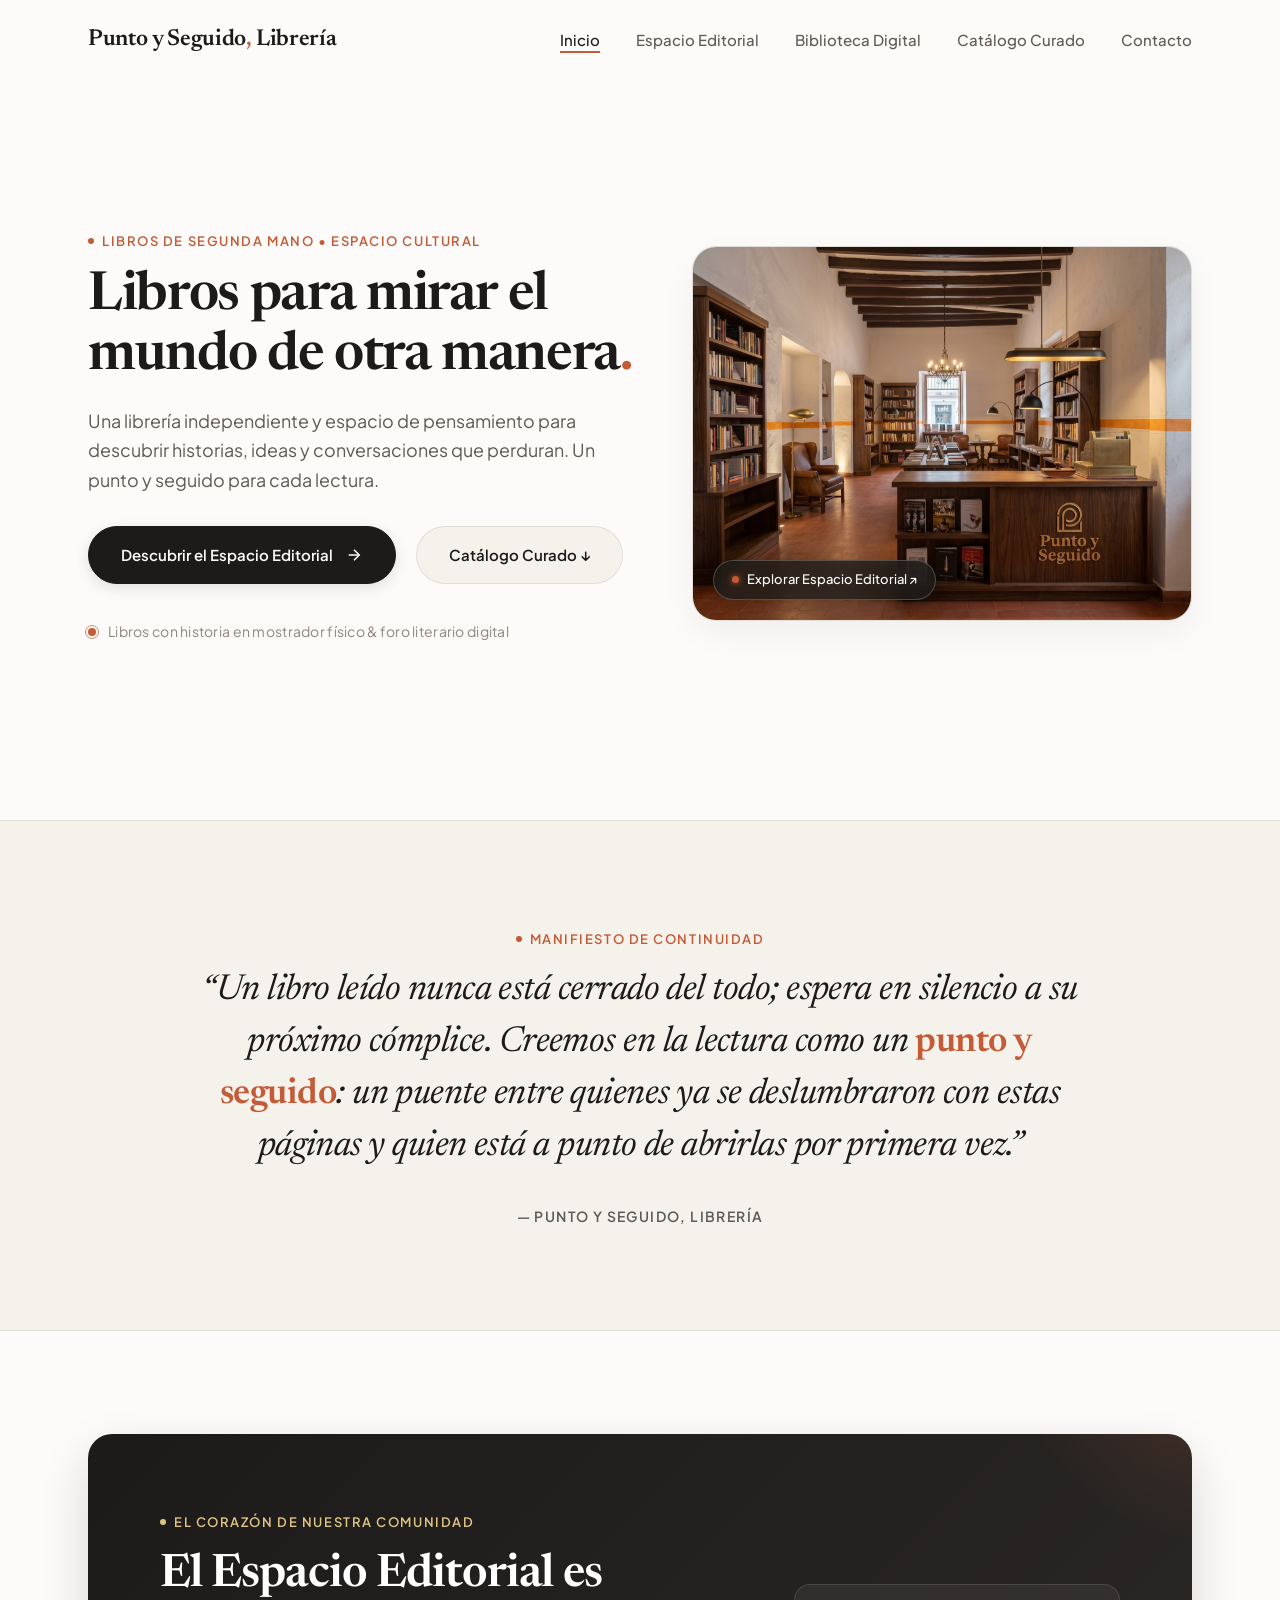
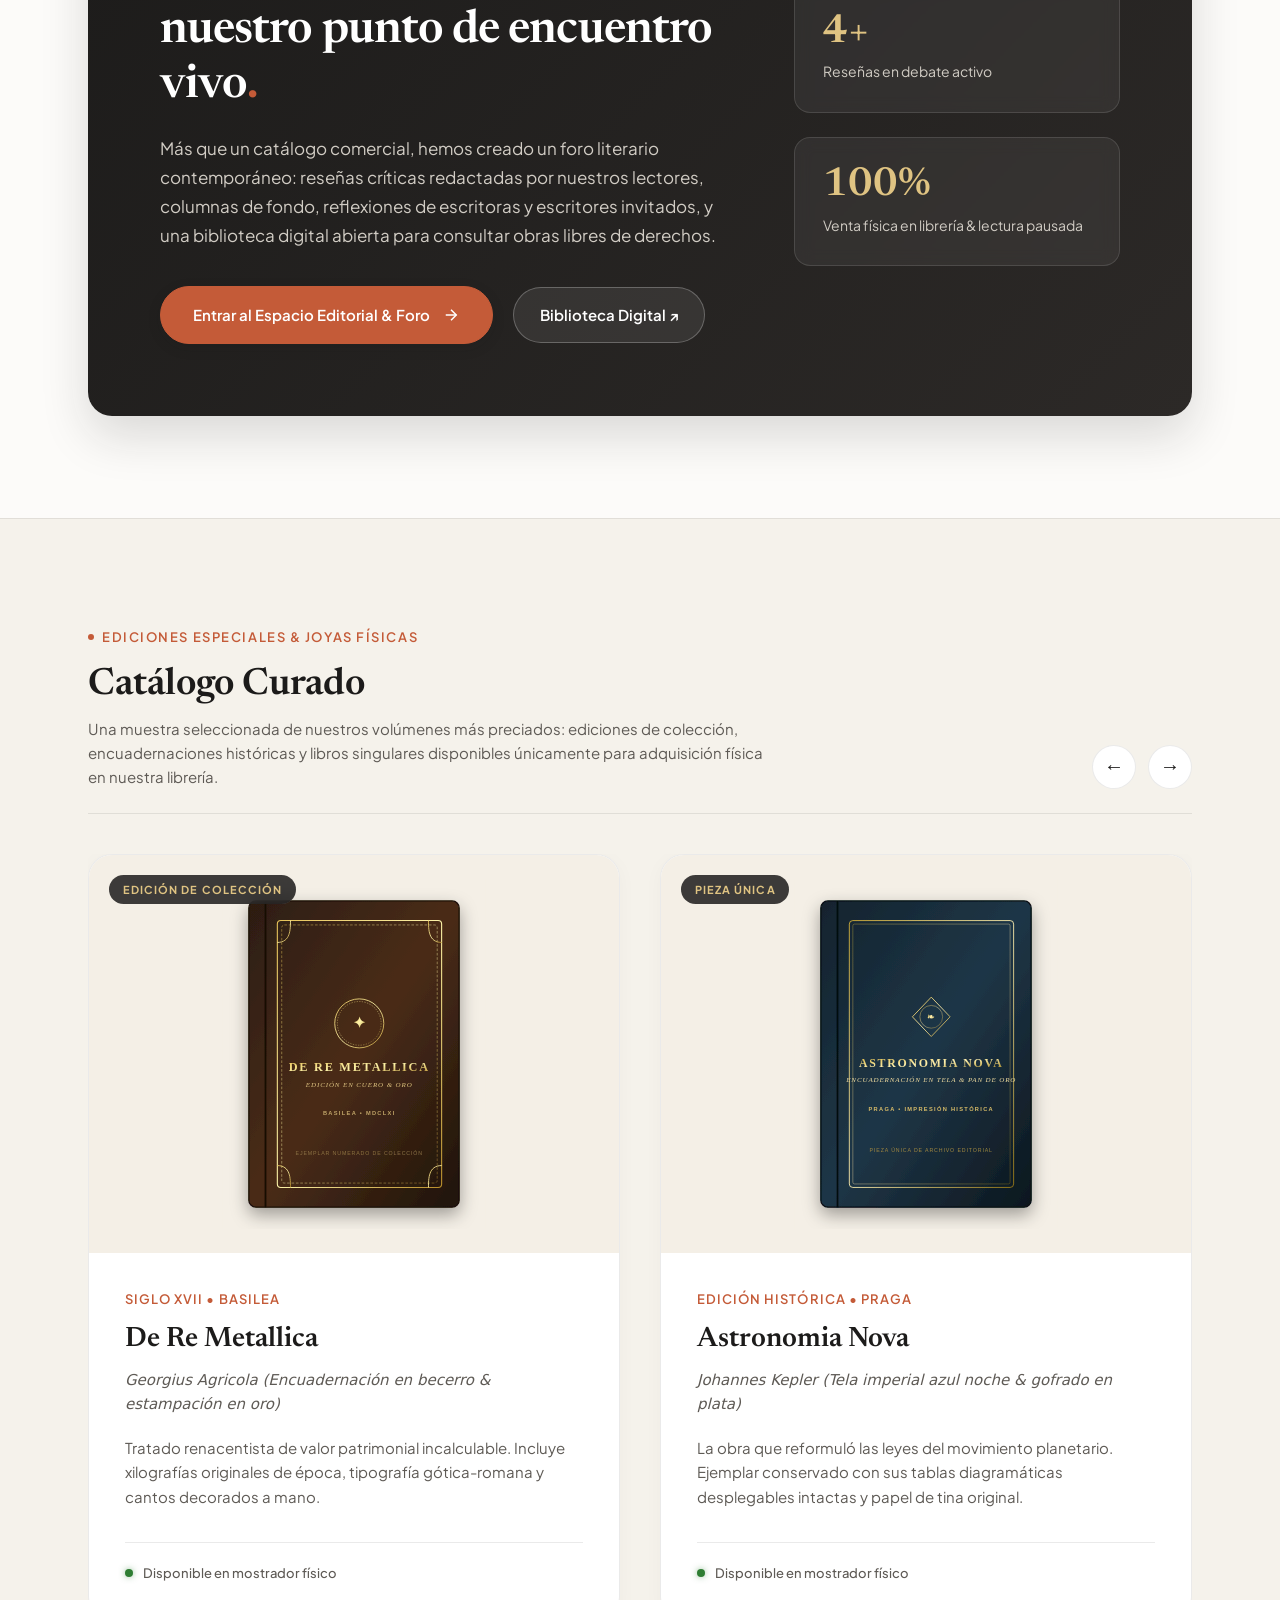
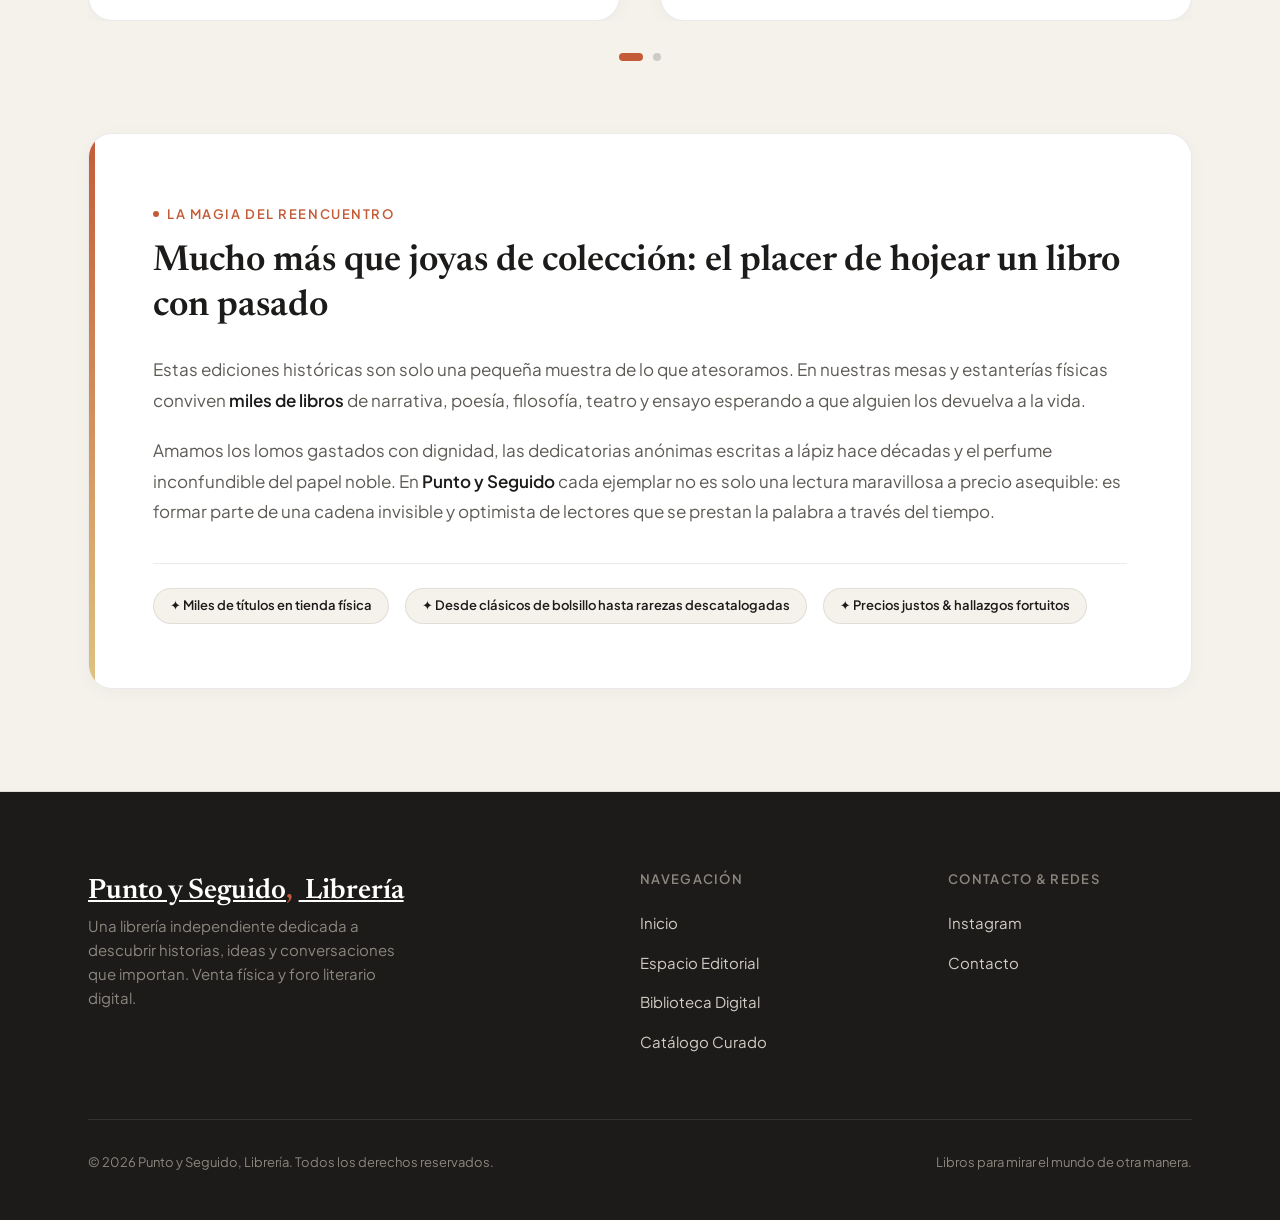
==== commit 5bbffdb2: "descripción de tus cambios" ====
--- a/index.html
+++ b/index.html
@@ -61,14 +61,15 @@
 
           <!-- Columna de Texto -->
           <div class="hero-content reveal">
-            <span class="eyebrow">Librería de libros de segunda mano &bull; Espacio Cultural</span>
-            
+            <span class="eyebrow">libros de segunda mano &bull; Espacio Cultural</span>
+
             <h1 class="hero-title">
               Libros para mirar el mundo de otra manera<span class="hero-dot">.</span>
             </h1>
 
             <p class="hero-subtitle">
-              Una librería independiente y espacio de pensamiento para descubrir historias, ideas y conversaciones que perduran. Un punto y seguido para cada lectura.
+              Una librería independiente y espacio de pensamiento para descubrir historias, ideas y conversaciones que
+              perduran. Un punto y seguido para cada lectura.
             </p>
 
             <div class="hero-actions">
@@ -92,8 +93,10 @@
 
           <!-- Columna Visual (Imagen Destacada Protagonista con enlace a Espacio Editorial) -->
           <div class="hero-visual reveal reveal-delay-1">
-            <a href="espacio-editorial.html" class="hero-image-wrapper hero-image-link" aria-label="Explorar el Espacio Editorial">
-              <img src="assets/hero-punto-y-seguido-opt.jpg" alt="Interior cálido y luminoso de Punto y Seguido, Librería con estanterías de madera repletas de libros y acogedor sillón de lectura"
+            <a href="espacio-editorial.html" class="hero-image-wrapper hero-image-link"
+              aria-label="Explorar el Espacio Editorial">
+              <img src="assets/hero-punto-y-seguido-opt.jpg"
+                alt="Interior cálido y luminoso de Punto y Seguido, Librería con estanterías de madera repletas de libros y acogedor sillón de lectura"
                 class="hero-img" id="hero-image" loading="eager" fetchpriority="high" width="1600" height="1200">
               <div class="hero-image-badge">
                 <span class="badge-dot"></span>
@@ -114,7 +117,9 @@
         <div class="manifest-content reveal">
           <span class="eyebrow" style="justify-content: center;">Manifiesto de Continuidad</span>
           <blockquote class="manifest-quote">
-            “Un libro leído nunca está cerrado del todo; espera en silencio a su próximo cómplice. Creemos en la lectura como un <strong>punto y seguido</strong>: un puente entre quienes ya se deslumbraron con estas páginas y quien está a punto de abrirlas por primera vez.”
+            “Un libro leído nunca está cerrado del todo; espera en silencio a su próximo cómplice. Creemos en la lectura
+            como un <strong>punto y seguido</strong>: un puente entre quienes ya se deslumbraron con estas páginas y
+            quien está a punto de abrirlas por primera vez.”
           </blockquote>
           <p class="manifest-author">— Punto y Seguido, Librería</p>
         </div>
@@ -129,9 +134,12 @@
         <div class="editorial-spotlight-card reveal">
           <div class="spotlight-content">
             <span class="eyebrow eyebrow-light">El corazón de nuestra comunidad</span>
-            <h2 class="spotlight-title">El Espacio Editorial es nuestro punto de encuentro vivo<span style="color: var(--color-accent);">.</span></h2>
+            <h2 class="spotlight-title">El Espacio Editorial es nuestro punto de encuentro vivo<span
+                style="color: var(--color-accent);">.</span></h2>
             <p class="spotlight-text">
-              Más que un catálogo comercial, hemos creado un foro literario contemporáneo: reseñas críticas redactadas por nuestros lectores, columnas de fondo, reflexiones de escritoras y escritores invitados, y una biblioteca digital abierta para consultar obras libres de derechos.
+              Más que un catálogo comercial, hemos creado un foro literario contemporáneo: reseñas críticas redactadas
+              por nuestros lectores, columnas de fondo, reflexiones de escritoras y escritores invitados, y una
+              biblioteca digital abierta para consultar obras libres de derechos.
             </p>
             <div class="spotlight-actions">
               <a href="espacio-editorial.html" class="btn btn-primary btn-spotlight">
@@ -170,7 +178,8 @@
             <span class="eyebrow">Ediciones Especiales &amp; Joyas Físicas</span>
             <h2 class="block-title">Catálogo Curado</h2>
             <p class="block-desc">
-              Una muestra seleccionada de nuestros volúmenes más preciados: ediciones de colección, encuadernaciones históricas y libros singulares disponibles únicamente para adquisición física en nuestra librería.
+              Una muestra seleccionada de nuestros volúmenes más preciados: ediciones de colección, encuadernaciones
+              históricas y libros singulares disponibles únicamente para adquisición física en nuestra librería.
             </p>
           </div>
           <div class="carousel-nav-buttons">
@@ -182,19 +191,23 @@
         <!-- CARRUSEL DE LIBROS ESPECIALES -->
         <div class="curated-carousel-container reveal">
           <div class="curated-carousel-track" id="curated-track">
-            
+
             <!-- Item 1 -->
             <article class="curated-card">
               <div class="curated-card-image-box">
-                <img src="assets/libro-antiguo-1.svg" alt="De Re Metallica, ejemplar antiguo encuadernado en cuero y pan de oro" class="curated-img" loading="lazy">
+                <img src="assets/libro-antiguo-1.svg"
+                  alt="De Re Metallica, ejemplar antiguo encuadernado en cuero y pan de oro" class="curated-img"
+                  loading="lazy">
                 <span class="curated-pill-tag">Edición de Colección</span>
               </div>
               <div class="curated-card-info">
                 <div class="curated-meta">Siglo XVII • Basilea</div>
                 <h3 class="curated-book-title">De Re Metallica</h3>
-                <p class="curated-book-author">Georgius Agricola (Encuadernación en becerro &amp; estampación en oro)</p>
+                <p class="curated-book-author">Georgius Agricola (Encuadernación en becerro &amp; estampación en oro)
+                </p>
                 <p class="curated-book-desc">
-                  Tratado renacentista de valor patrimonial incalculable. Incluye xilografías originales de época, tipografía gótica-romana y cantos decorados a mano.
+                  Tratado renacentista de valor patrimonial incalculable. Incluye xilografías originales de época,
+                  tipografía gótica-romana y cantos decorados a mano.
                 </p>
                 <div class="curated-card-footer">
                   <span class="curated-availability-dot"></span>
@@ -206,7 +219,9 @@
             <!-- Item 2 -->
             <article class="curated-card">
               <div class="curated-card-image-box">
-                <img src="assets/libro-antiguo-2.svg" alt="Astronomia Nova de Johannes Kepler, edición histórica con grabados de diagramas celestes" class="curated-img" loading="lazy">
+                <img src="assets/libro-antiguo-2.svg"
+                  alt="Astronomia Nova de Johannes Kepler, edición histórica con grabados de diagramas celestes"
+                  class="curated-img" loading="lazy">
                 <span class="curated-pill-tag">Pieza Única</span>
               </div>
               <div class="curated-card-info">
@@ -214,7 +229,8 @@
                 <h3 class="curated-book-title">Astronomia Nova</h3>
                 <p class="curated-book-author">Johannes Kepler (Tela imperial azul noche &amp; gofrado en plata)</p>
                 <p class="curated-book-desc">
-                  La obra que reformuló las leyes del movimiento planetario. Ejemplar conservado con sus tablas diagramáticas desplegables intactas y papel de tina original.
+                  La obra que reformuló las leyes del movimiento planetario. Ejemplar conservado con sus tablas
+                  diagramáticas desplegables intactas y papel de tina original.
                 </p>
                 <div class="curated-card-footer">
                   <span class="curated-availability-dot"></span>
@@ -240,10 +256,15 @@
             </div>
             <div class="tribute-body">
               <p>
-                Estas ediciones históricas son solo una pequeña muestra de lo que atesoramos. En nuestras mesas y estanterías físicas conviven <strong>miles de libros</strong> de narrativa, poesía, filosofía, teatro y ensayo esperando a que alguien los devuelva a la vida.
+                Estas ediciones históricas son solo una pequeña muestra de lo que atesoramos. En nuestras mesas y
+                estanterías físicas conviven <strong>miles de libros</strong> de narrativa, poesía, filosofía, teatro y
+                ensayo esperando a que alguien los devuelva a la vida.
               </p>
               <p>
-                Amamos los lomos gastados con dignidad, las dedicatorias anónimas escritas a lápiz hace décadas y el perfume inconfundible del papel noble. En <strong>Punto y Seguido</strong> cada ejemplar no es solo una lectura maravillosa a precio asequible: es formar parte de una cadena invisible y optimista de lectores que se prestan la palabra a través del tiempo.
+                Amamos los lomos gastados con dignidad, las dedicatorias anónimas escritas a lápiz hace décadas y el
+                perfume inconfundible del papel noble. En <strong>Punto y Seguido</strong> cada ejemplar no es solo una
+                lectura maravillosa a precio asequible: es formar parte de una cadena invisible y optimista de lectores
+                que se prestan la palabra a través del tiempo.
               </p>
             </div>
             <div class="tribute-footer">
@@ -270,7 +291,8 @@
             Punto y Seguido<span class="dot">,</span>&nbsp;Librería
           </a>
           <p>
-            Una librería independiente dedicada a descubrir historias, ideas y conversaciones que importan. Venta física y foro literario digital.
+            Una librería independiente dedicada a descubrir historias, ideas y conversaciones que importan. Venta física
+            y foro literario digital.
           </p>
         </div>
 
